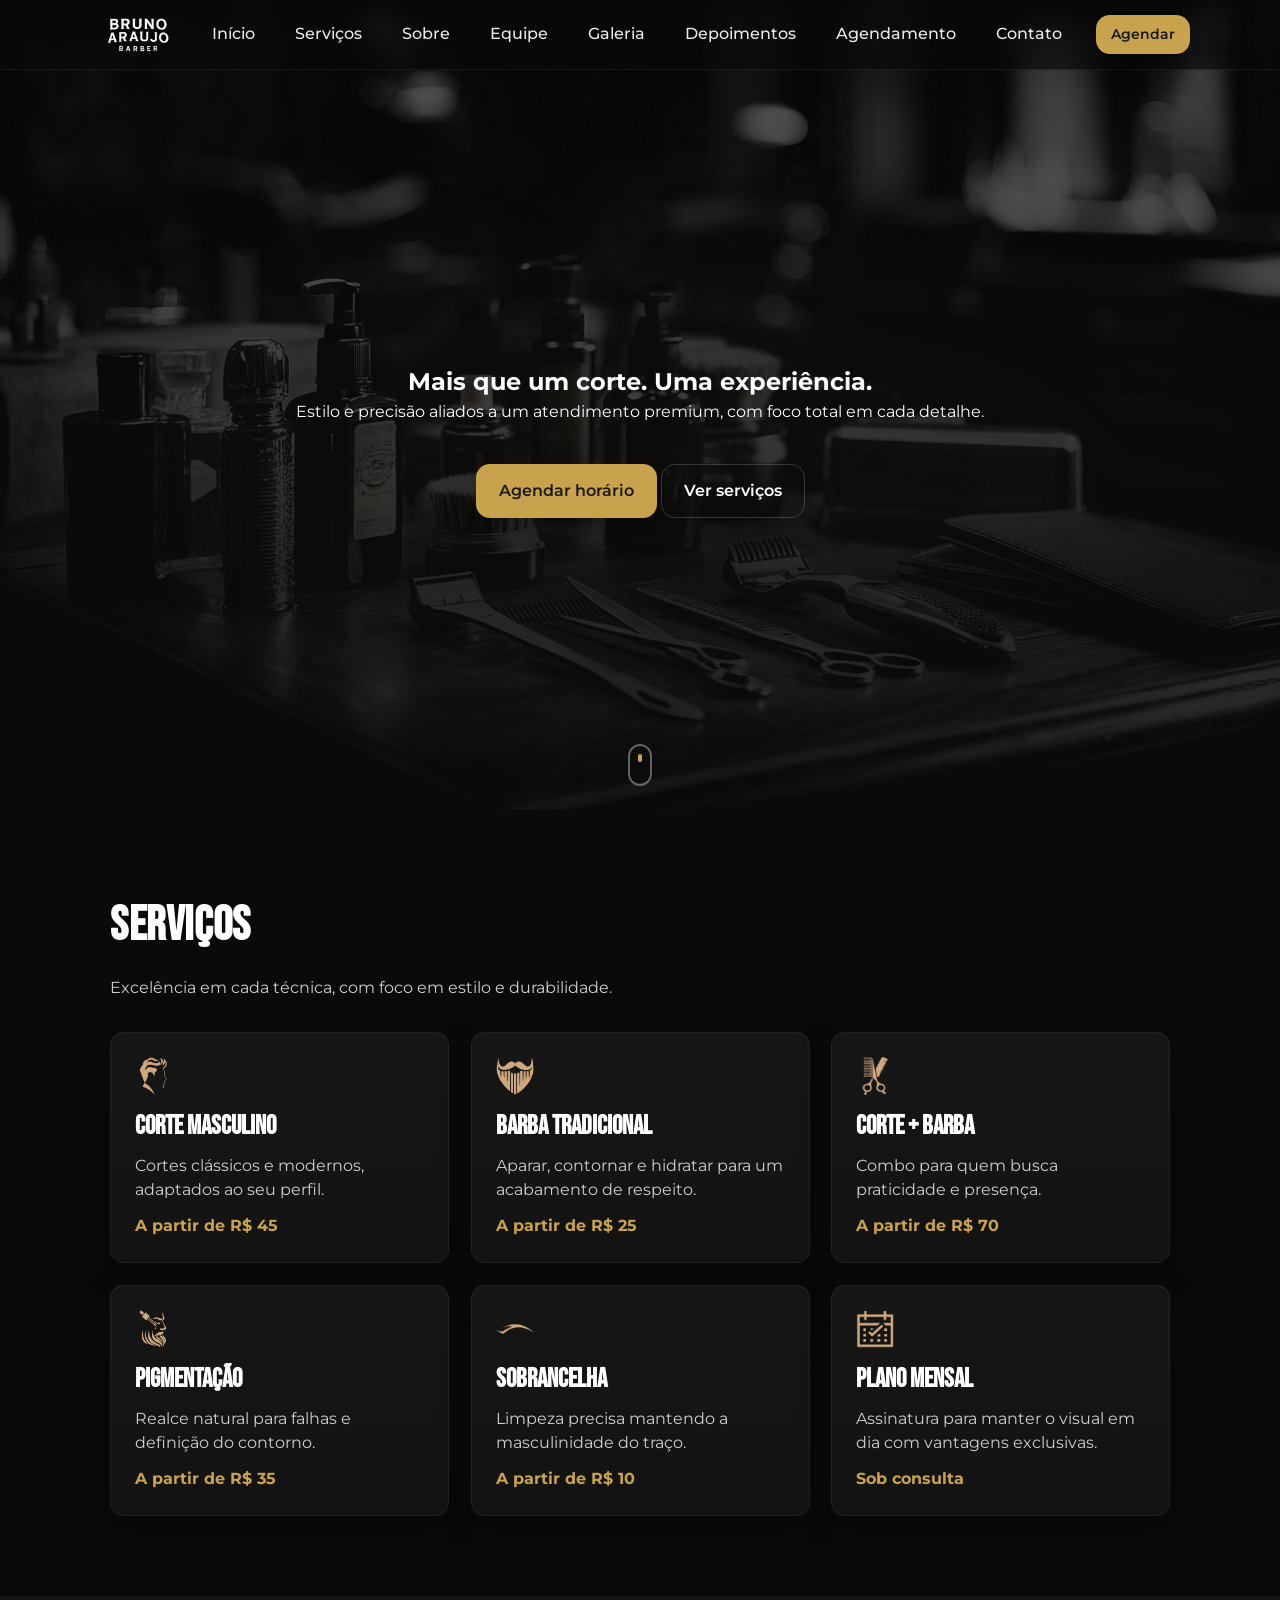
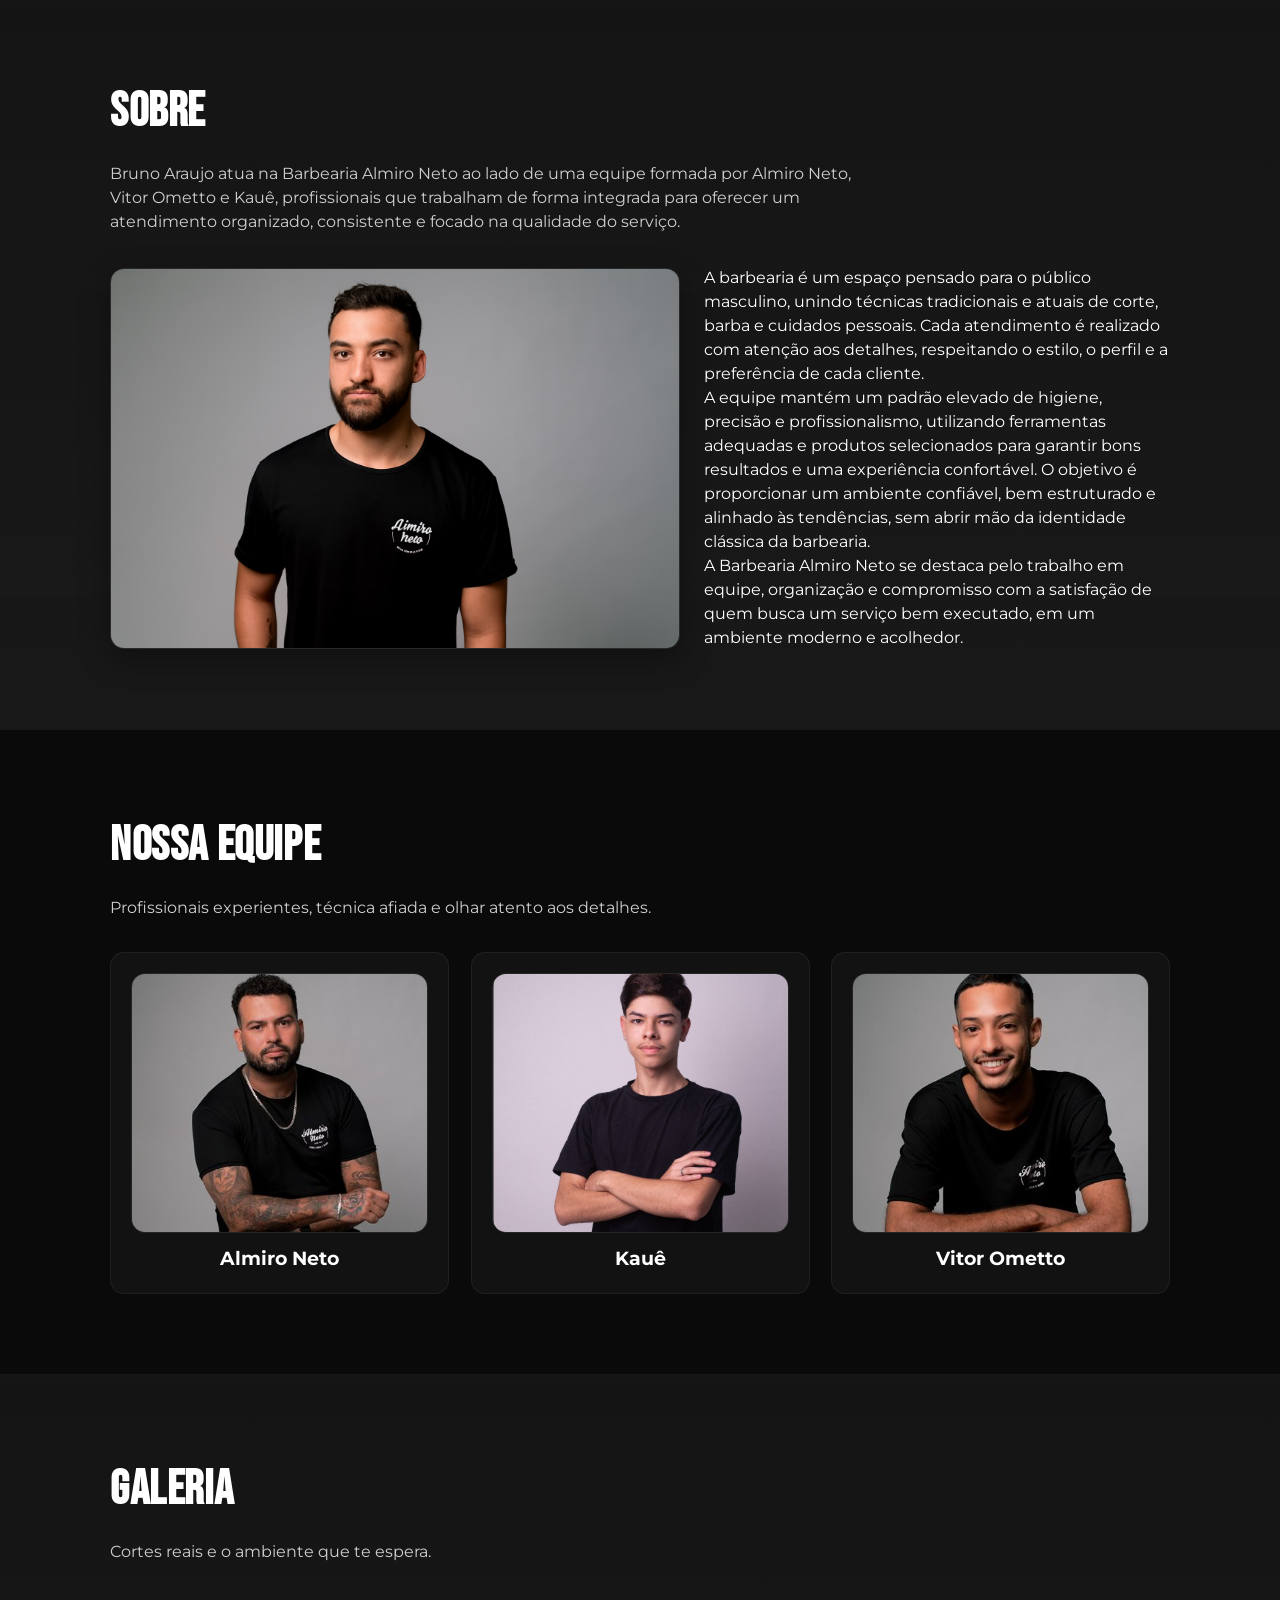
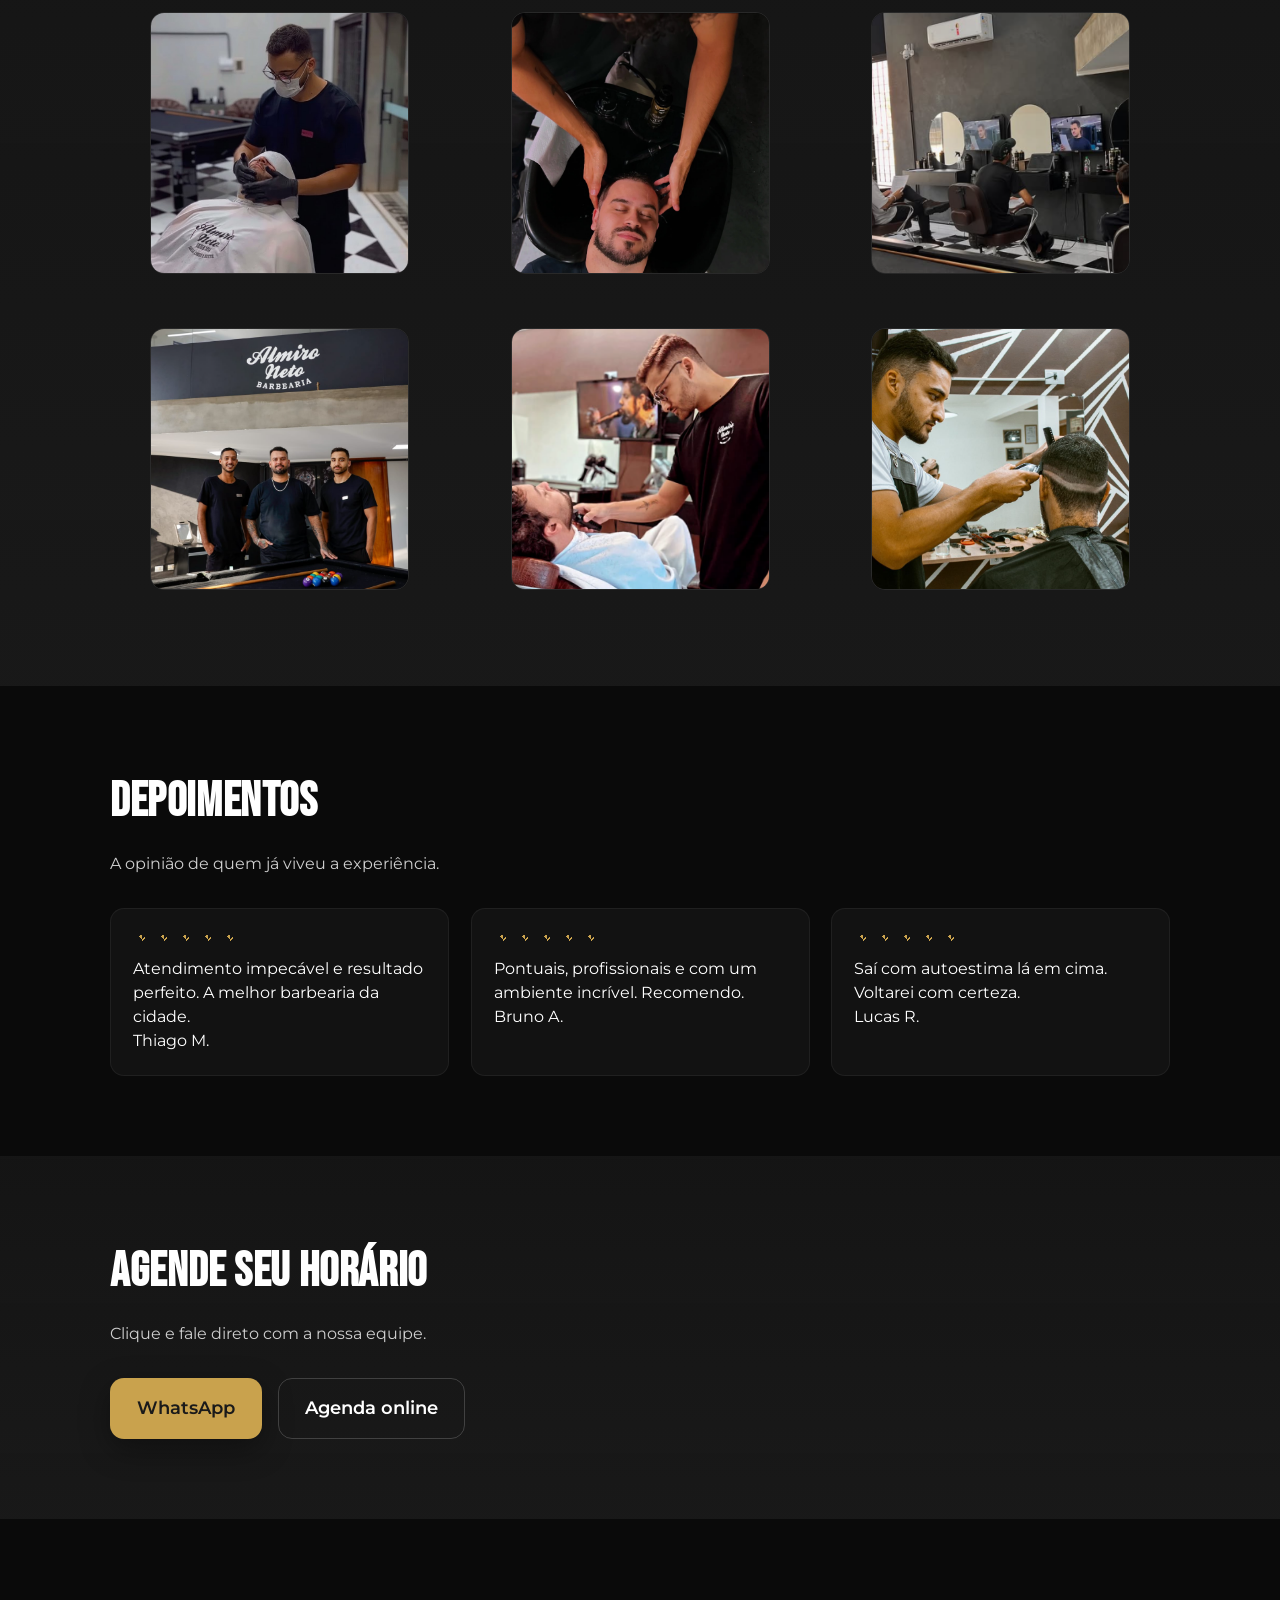
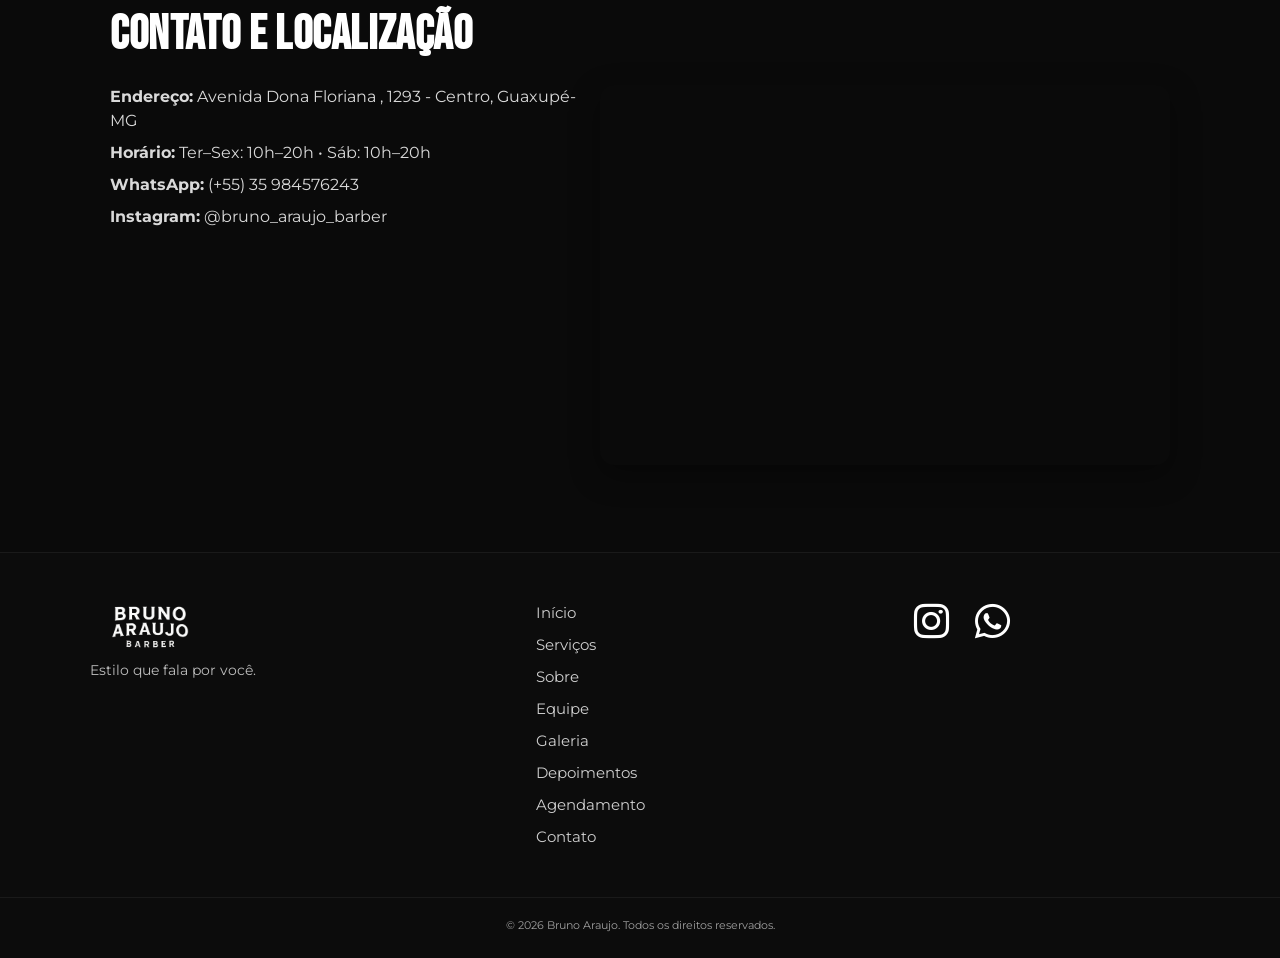
==== index.html @ 86620d0d "first commit" ====
<!DOCTYPE html>
<html lang="pt-BR">

<head>
  <!-- SEO básico -->
  <meta charset="utf-8" />
  <meta name="viewport" content="width=device-width, initial-scale=1" />
  <title>Barbearia Prime | Mais que um corte. Uma experiência.</title>
  <meta name="description"
    content="Barbearia masculina premium com foco em experiência, estilo e profissionalismo. Agende seu horário pelo WhatsApp e viva o corte perfeito." />
  <link rel="canonical" href="https://www.seudominio.com/" />
  <link rel="stylesheet" href="https://cdnjs.cloudflare.com/ajax/libs/font-awesome/6.5.1/css/all.min.css">
  <meta property="og:title" content="Bruno Araujo" />
  <meta property="og:description" content="Mais que um corte. Uma experiência." />
  <meta property="og:type" content="website" />
  <meta property="og:url" content="https://www.seudominio.com/" />
  <meta property="og:image" content="assets/img/logo.jpeg" />

  <!-- Favicons -->
  <link rel="icon" href="./assets/img/logo.jpeg" type="image/png" />

  <!-- Fonts (Bebas Neue + Montserrat) -->
  <link href="https://fonts.googleapis.com/css2?family=Bebas+Neue&family=Montserrat:wght@400;500;600;700&display=swap"
    rel="stylesheet">

  <!-- CSS -->
  <link rel="stylesheet" href="assets/css/reset.css" />
  <link rel="stylesheet" href="assets/css/style.css" />
</head>

<body>
  <!-- Navegação fixa -->
  <header class="header" role="banner">
    <div class="container header__inner">
      <a href="#" class="logo" aria-label="Barbearia Prime">
        <img src="./assets/img/logo.png">
      </a>
      <nav class="nav" role="navigation" aria-label="Navegação principal">
        <button class="nav__toggle" aria-expanded="false" aria-controls="menu">Menu</button>
        <ul id="menu" class="nav__list">
          <li><a href="#hero" class="nav__link">Início</a></li>
          <li><a href="#servicos" class="nav__link">Serviços</a></li>
          <li><a href="#sobre" class="nav__link">Sobre</a></li>
          <li><a href="#equipe" class="nav__link">Equipe</a></li>
          <li><a href="#galeria" class="nav__link">Galeria</a></li>
          <li><a href="#depoimentos" class="nav__link">Depoimentos</a></li>
          <li><a href="#agendamento" class="nav__link">Agendamento</a></li>
          <li><a href="#contato" class="nav__link">Contato</a></li>
        </ul>
      </nav>
      <a href="https://wa.me/5535988888888?text=Quero%20agendar%20um%20hor%C3%A1rio"
        class="btn btn--gold btn--sm header__cta" target="_blank" rel="noopener">Agendar</a>
    </div>
  </header>

  <!-- HERO -->
  <section id="hero" class="hero" aria-label="Hero com chamada principal">
    <div class="hero__bg" role="img" aria-label="Barbeiro em ação"></div>
    <div class="hero__overlay"></div>
    <div class="container hero__content">
      <h1 class="hero__title">Mais que um corte. Uma experiência.</h1>
      <p class="hero__subtitle">Estilo e precisão aliados a um atendimento premium, com foco total em cada detalhe.</p>
      <div class="hero__actions">
        <a href="https://wa.me/5535988888888?text=Quero%20agendar%20um%20hor%C3%A1rio" class="btn btn--gold btn--lg"
          target="_blank" rel="noopener">Agendar horário</a>
        <a href="#servicos" class="btn btn--outline btn--lg">Ver serviços</a>
      </div>
    </div>
    <div class="hero__scroll-indicator" aria-hidden="true">
      <span class="scroll-dot"></span>
    </div>
  </section>

  <main>
    <!-- Serviços -->
    <section id="servicos" class="section section--pad" aria-labelledby="servicos-title">
      <div class="container">
        <h2 id="servicos-title" class="section__title reveal fade-down">Serviços</h2>
        <p class="section__lead reveal fade-up">Excelência em cada técnica, com foco em estilo e durabilidade.</p>

        <div class="grid grid--cards">
          <article class="card reveal fade-up">
            <img src="./assets/img/icons/cabelo.png" alt="" class="card__icon" />
            <h3 class="card__title">Corte Masculino</h3>
            <p class="card__desc">Cortes clássicos e modernos, adaptados ao seu perfil.</p>
            <span class="card__price">A partir de R$ 45</span>
          </article>

          <article class="card reveal fade-up">
            <img src="./assets/img/icons/masculino.PNG" alt="" class="card__icon" />
            <h3 class="card__title">Barba Tradicional</h3>
            <p class="card__desc">Aparar, contornar e hidratar para um acabamento de respeito.</p>
            <span class="card__price">A partir de R$ 25</span>
          </article>

          <article class="card reveal fade-up">
            <img src="./assets/img/icons/corte+barba.png" alt="" class="card__icon" />
            <h3 class="card__title">Corte + Barba</h3>
            <p class="card__desc">Combo para quem busca praticidade e presença.</p>
            <span class="card__price">A partir de R$ 70</span>
          </article>

          <article class="card reveal fade-up">
            <img src="./assets/img/icons/pigment.png" alt="" class="card__icon" />
            <h3 class="card__title">Pigmentação</h3>
            <p class="card__desc">Realce natural para falhas e definição do contorno.</p>
            <span class="card__price">A partir de R$ 35</span>
          </article>

          <article class="card reveal fade-up">
            <img src="./assets/img/icons/sobram.png" alt="" class="card__icon" />
            <h3 class="card__title">Sobrancelha</h3>
            <p class="card__desc">Limpeza precisa mantendo a masculinidade do traço.</p>
            <span class="card__price">A partir de R$ 10</span>
          </article>

          <article class="card reveal fade-up">
            <img src="./assets/img/icons/plano.png" alt="" class="card__icon" />
            <h3 class="card__title">Plano Mensal</h3>
            <p class="card__desc">Assinatura para manter o visual em dia com vantagens exclusivas.</p>
            <span class="card__price">Sob consulta</span>
          </article>
        </div>
      </div>
    </section>

    <!-- Sobre -->
    <section id="sobre" class="section section--pad section--dark" aria-labelledby="sobre-title">
      <div class="container">
        <h2 id="sobre-title" class="section__title reveal fade-down">Sobre</h2>
        <p class="section__lead reveal fade-up">Bruno Araujo atua na Barbearia Almiro Neto ao lado de uma equipe formada
          por Almiro Neto, Vitor Ometto e Kauê, profissionais que trabalham de forma integrada para oferecer um
          atendimento organizado, consistente e focado na qualidade do serviço.</p>
        <div class="about">
          <div class="about__media reveal fade-right">
            <img src="./assets/img/sobre/bruno.png" alt="Ambiente da barbearia" class="about__img" />
          </div>
          <div class="about__text reveal fade-left">
            <p>A barbearia é um espaço pensado para o público masculino, unindo técnicas tradicionais e atuais de corte,
              barba e cuidados pessoais. Cada atendimento é realizado com atenção aos detalhes, respeitando o estilo, o
              perfil e a preferência de cada cliente.</p>
            <p>A equipe mantém um padrão elevado de higiene, precisão e profissionalismo, utilizando ferramentas
              adequadas e produtos selecionados para garantir bons resultados e uma experiência confortável. O objetivo
              é proporcionar um ambiente confiável, bem estruturado e alinhado às tendências, sem abrir mão da
              identidade clássica da barbearia.</p>
            <p>A Barbearia Almiro Neto se destaca pelo trabalho em equipe, organização e compromisso com a satisfação de
              quem busca um serviço bem executado, em um ambiente moderno e acolhedor.</p>

          </div>
        </div>
      </div>
    </section>

    <!-- Equipe -->
    <section id="equipe" class="section section--pad" aria-labelledby="equipe-title">
      <div class="container">
        <h2 id="equipe-title" class="section__title reveal fade-down">Nossa equipe</h2>
        <p class="section__lead reveal fade-up">Profissionais experientes, técnica afiada e olhar atento aos detalhes.
        </p>

        <div class="grid grid--team">
          <article class="team-card reveal fade-up">
            <img src="./assets/img/equipe/almiro.png" alt="Foto do barbeiro João" class="team-card__photo" />
            <h3 class="team-card__name">Almiro Neto</h3>
          </article>

          <article class="team-card reveal fade-up">
            <img src="./assets/img/equipe/kaue.png" alt="Foto do barbeiro Carlos" class="team-card__photo" />
            <h3 class="team-card__name">Kauê</h3>
          </article>

          <article class="team-card reveal fade-up">
            <img src="./assets/img/equipe/Vitor.png" alt="Foto do barbeiro Rafael" class="team-card__photo" />
            <h3 class="team-card__name">Vitor Ometto</h3>
          </article>
        </div>
      </div>
    </section>

    <!-- Galeria -->
    <section id="galeria" class="section section--pad section--dark" aria-labelledby="galeria-title">
      <div class="container">
        <h2 id="galeria-title" class="section__title reveal fade-down">Galeria</h2>
        <p class="section__lead reveal fade-up">Cortes reais e o ambiente que te espera.</p>

        <div class="grid grid--gallery">
          <figure class="gallery__item reveal fade-up">
            <img src="./assets/img/servicos/massagem.jpg" alt="" class="gallery__img" />
          </figure>
          <figure class="gallery__item reveal fade-up">
            <img src="./assets/img/galeria/barbe.PNG" alt="" class="gallery__img" />
          </figure>
          <figure class="gallery__item reveal fade-up">
            <img src="./assets/img/galeria/barbe2.PNG" alt="" class="gallery__img" />
          </figure>
          <figure class="gallery__item reveal fade-up">
            <img src="./assets/img/galeria/barbe3.PNG" alt="" class="gallery__img" />
          </figure>
          <figure class="gallery__item reveal fade-up">
            <img src="./assets/img/galeria/barbe4.PNG" alt="" class="gallery__img" />
          </figure>
          <figure class="gallery__item reveal fade-up">
            <img src="./assets/img/galeria/barbe5.PNG" alt="" class="gallery__img" />
          </figure>
        </div>
      </div>
    </section>

    <!-- Depoimentos -->
    <section id="depoimentos" class="section section--pad" aria-labelledby="depoimentos-title">
      <div class="container">
        <h2 id="depoimentos-title" class="section__title reveal fade-down">Depoimentos</h2>
        <p class="section__lead reveal fade-up">A opinião de quem já viveu a experiência.</p>

        <div class="grid grid--testimonials">
          <article class="testimonial reveal fade-up" aria-label="Depoimento do cliente Thiago">
            <div class="stars" aria-label="5 estrelas">
              <span class="star"></span><span class="star"></span><span class="star"></span><span
                class="star"></span><span class="star"></span>
            </div>
            <p class="testimonial__text">Atendimento impecável e resultado perfeito. A melhor barbearia da cidade.</p>
            <span class="testimonial__author">Thiago M.</span>
          </article>

          <article class="testimonial reveal fade-up">
            <div class="stars" aria-label="5 estrelas">
              <span class="star"></span><span class="star"></span><span class="star"></span><span
                class="star"></span><span class="star"></span>
            </div>
            <p class="testimonial__text">Pontuais, profissionais e com um ambiente incrível. Recomendo.</p>
            <span class="testimonial__author">Bruno A.</span>
          </article>

          <article class="testimonial reveal fade-up">
            <div class="stars" aria-label="5 estrelas">
              <span class="star"></span><span class="star"></span><span class="star"></span><span
                class="star"></span><span class="star"></span>
            </div>
            <p class="testimonial__text">Saí com autoestima lá em cima. Voltarei com certeza.</p>
            <span class="testimonial__author">Lucas R.</span>
          </article>
        </div>
      </div>
    </section>

    <!-- Agendamento -->
    <section id="agendamento" class="section section--pad section--dark" aria-labelledby="agendamento-title">
      <div class="container">
        <h2 id="agendamento-title" class="section__title reveal fade-down">Agende seu horário</h2>
        <p class="section__lead reveal fade-up">Clique e fale direto com a nossa equipe.</p>

        <div class="cta-box reveal fade-up">
          <a href="https://wa.me/55359984576243?text=Ol%C3%A1%2C%20quero%20agendar%20um%20hor%C3%A1rio"
            class="btn btn--gold btn--xl" target="_blank" rel="noopener">WhatsApp</a>
          <a href="https://sites.appbarber.com.br/barbeariaalmiro-oeyk" class="btn btn--outline btn--xl" target="_blank"
            rel="noopener">Agenda online</a>
        </div>
      </div>
    </section>

    <!-- Contato e localização -->
    <section id="contato" class="section section--pad" aria-labelledby="contato-title">
      <div class="container">
        <h2 id="contato-title" class="section__title reveal fade-down">Contato e localização</h2>

        <div class="contact">
          <div class="contact__info reveal fade-right">
            <p><strong>Endereço:</strong> Avenida Dona Floriana , 1293 - Centro, Guaxupé-MG</p>
            <p><strong>Horário:</strong> Ter–Sex: 10h–20h • Sáb: 10h–20h</p>
            <p><strong>WhatsApp:</strong> <a href="https://wa.me/5535984576243" target="_blank" rel="noopener">(+55) 35
                984576243</a></p>
            <p><strong>Instagram:</strong> <a href="https://www.instagram.com/bruno_araujo_barber/" target="_blank"
                rel="noopener">@bruno_araujo_barber</a></p>
          </div>

          <div class="contact__map reveal fade-left" aria-label="Mapa da localização">
            <!-- Substitua o src pelo iframe do seu Google Maps -->
            <iframe title="Mapa - Almiro Neto Barbearia"
              src="https://www.google.com/maps/embed?pb=!1m18!1m12!1m3!1d3717.1053548384957!2d-46.72255142473586!3d-21.30685298041301!2m3!1f0!2f0!3f0!3m2!1i1024!2i768!4f13.1!3m3!1m2!1s0x94b64f7156a8fe47%3A0x309b5b9086b31d7c!2sAlmiro%20Neto%20barbearia!5e0!3m2!1spt-BR!2sbr!4v1765848525773!5m2!1spt-BR!2sbr"
              width="100%" height="380" style="border:0;" allowfullscreen loading="lazy"
              referrerpolicy="no-referrer-when-downgrade">
            </iframe>

          </div>
        </div>
      </div>
    </section>
  </main>

  <!-- Rodapé -->
  <footer class="footer" role="contentinfo">
    <div class="container footer__inner">
      <div class="footer__brand">
        <img src="./assets/img/logo.png">
        <p class="footer__phrase">Estilo que fala por você.</p>
      </div>
      <ul class="footer__links">
        <li><a href="#hero">Início</a></li>
        <li><a href="#servicos">Serviços</a></li>
        <li><a href="#sobre">Sobre</a></li>
        <li><a href="#equipe">Equipe</a></li>
        <li><a href="#galeria">Galeria</a></li>
        <li><a href="#depoimentos">Depoimentos</a></li>
        <li><a href="#agendamento">Agendamento</a></li>
        <li><a href="#contato">Contato</a></li>
      </ul>
      <div class="footer__social">
        <a href="https://instagram.com/suainstagram" target="_blank" rel="noopener" aria-label="Instagram">
          <i class="fa-brands fa-instagram"></i>
        </a>

        <a href="https://wa.me/5535988888888" target="_blank" rel="noopener" aria-label="WhatsApp">
          <i class="fa-brands fa-whatsapp"></i>
        </a>
      </div>

    </div>
    <div class="footer__copy">
      <small>© <span id="year"></span> Bruno Araujo. Todos os direitos reservados.</small>
    </div>
  </footer>

  <!-- JS -->
  <script src="assets/js/script.js" defer></script>
</body>

</html>
---- assets/css/style.css ----
/* Paleta
   Preto profundo: #0A0A0A
   Cinza escuro:  #1A1A1A
   Cinza médio:   #2A2A2A
   Dourado:       #C9A24D
   Branco:        #FFFFFF
*/

:root {
  --black: #0a0a0a;
  --gray-900: #1a1a1a;
  --gray-700: #2a2a2a;
  --gold: #c9a24d;
  --white: #ffffff;

  --radius: 14px;
  --radius-sm: 10px;

  --container: 1100px;
  --gutter: 20px;

  --shadow-soft: 0 10px 30px rgba(0, 0, 0, 0.35);
  --shadow-hover: 0 15px 40px rgba(0, 0, 0, 0.45);
}

body {
  font-family: "Montserrat", system-ui, -apple-system, Segoe UI, Roboto, Arial,
    sans-serif;
  color: var(--white);
  background: var(--black);
}

/* Utilitários */
.container {
  width: 100%;
  max-width: var(--container);
  margin: 0 auto;
  padding: 0 var(--gutter);
}
.section {
  position: relative;
}
.section--pad {
  padding: 80px 0;
}
.section--dark {
  background: linear-gradient(
    180deg,
    rgba(26, 26, 26, 0.7),
    rgba(26, 26, 26, 0.95)
  );
}
.section__title {
  font-family: "Bebas Neue", sans-serif;
  font-size: clamp(32px, 4vw, 48px);
  letter-spacing: 0.6px;
  margin-bottom: 14px;
}
.section__lead {
  color: #cfcfcf;
  max-width: 760px;
  margin-bottom: 32px;
}

/* Header fixo com animação de blur ao scroll */
.header {
  position: fixed;
  top: 0;
  left: 0;
  right: 0;
  z-index: 1000;
  background: rgba(10, 10, 10, 0.65);
  backdrop-filter: blur(6px);
  border-bottom: 1px solid rgba(255, 255, 255, 0.06);
  transition: background 0.25s ease, backdrop-filter 0.25s ease;
}
.header.is-sticky {
  background: rgba(10, 10, 10, 0.85);
  backdrop-filter: blur(10px);
}
.header__inner {
  display: flex;
  align-items: center;
  gap: 16px;
  padding: 14px 0;
}
.logo__text {
  font-family: "Bebas Neue", sans-serif;
  font-size: 28px;
  letter-spacing: 1px;
  color: var(--white);
}
.nav {
  margin-left: auto;
}
.nav__toggle {
  display: none;
  background: var(--gray-700);
  color: var(--white);
  border: 0;
  padding: 10px 12px;
  border-radius: var(--radius-sm);
}
.nav__list {
  display: flex;
  align-items: center;
  gap: 20px;
}
.nav__link {
  color: #eaeaea;
  font-weight: 500;
  padding: 8px 10px;
  border-radius: 8px;
  transition: color 0.2s ease, background 0.2s ease;
}
.nav__link:hover,
.nav__link:focus {
  color: var(--white);
  background: rgba(255, 255, 255, 0.06);
}
.header__cta {
  margin-left: 8px;
}

/* Botões com microinterações */
.btn {
  display: inline-flex;
  align-items: center;
  justify-content: center;
  gap: 10px;
  border-radius: var(--radius);
  font-weight: 600;
  transition: transform 0.25s ease, box-shadow 0.25s ease, background 0.25s ease,
    border-color 0.25s ease;
  border: 1px solid transparent;
  will-change: transform;
}
.btn--sm {
  padding: 8px 14px;
  font-size: 14px;
}
.btn--lg {
  padding: 14px 22px;
  font-size: 16px;
}
.btn--xl {
  padding: 16px 26px;
  font-size: 18px;
}
.btn--gold {
  background: var(--gold);
  color: #1a1a1a;
  box-shadow: var(--shadow-soft);
}
.btn--gold:hover {
  transform: translateY(-3px) scale(1.02);
  box-shadow: 0 14px 34px rgba(201, 162, 77, 0.35);
}
.btn--outline {
  background: transparent;
  color: var(--white);
  border-color: rgba(255, 255, 255, 0.18);
}
.btn--outline:hover {
  background: rgba(255, 255, 255, 0.06);
  transform: translateY(-2px);
}
/* HERO com animações */
.hero {
  background-image: url(../img/hero/hero.jpeg);
  background-repeat: no-repeat;
  background-size: cover;
  background-position: center;
  position: relative;
  min-height: 90vh;
  display: grid;
  place-items: center;
  padding-top: 72px; /* compensar header fixo */
  overflow: hidden;
}

.hero__bg {
  position: absolute;
  inset: 0;
  background: url("../img/hero/hero-cover.jpg") center/cover no-repeat;
  filter: saturate(1.05) contrast(1.02);
  transform: scale(1.06);
  will-change: transform;
  animation: heroParallax 14s ease-in-out infinite alternate;
}

@keyframes heroParallax {
  0% {
    transform: scale(1.06) translateY(0);
  }
  100% {
    transform: scale(1.1) translateY(-10px);
  }
}

.hero__overlay {
  position: absolute;
  inset: 0;
  background: linear-gradient(
      180deg,
      rgba(10, 10, 10, 0.6) 0%,
      rgba(10, 10, 10, 0.88) 70%
    ),
    radial-gradient(
      70% 40% at 50% 60%,
      rgba(201, 162, 77, 0.14) 0%,
      rgba(10, 10, 10, 0) 100%
    );
}
.hero__content {
  position: relative;
  text-align: center;
  max-width: 900px;
}
.hero__title,
.hero__subtitle {
  opacity: 0;
  transform: translateY(20px);
  animation: fadeUp 1s ease forwards;
}
.hero__actions {
  padding-top: 40px;
  opacity: 0;
  transform: translateY(20px);
  animation: fadeUp 1s ease forwards;
}

.hero__title {
  animation-delay: 0.2s;
}
.hero__subtitle {
  animation-delay: 0.5s;
}
.hero__actions {
  animation-delay: 0.8s;
}

@keyframes fadeUp {
  to {
    opacity: 1;
    transform: translateY(0);
  }
}

/* Indicador de scroll */
.hero__scroll-indicator {
  position: absolute;
  bottom: 24px;
  left: 50%;
  transform: translateX(-50%);
  width: 24px;
  height: 42px;
  border: 2px solid rgba(255, 255, 255, 0.35);
  border-radius: 16px;
}

.scroll-dot {
  display: block;
  width: 4px;
  height: 8px;
  background: var(--gold);
  border-radius: 4px;
  margin: 8px auto 0;
  animation: scrollDot 1.4s ease-in-out infinite;
}

@keyframes scrollDot {
  0% {
    transform: translateY(0);
    opacity: 1;
  }
  100% {
    transform: translateY(16px);
    opacity: 0.4;
  }
}

/* Grids */
.grid {
  display: grid;
  gap: 22px;
}

.grid--cards {
  grid-template-columns: repeat(3, 1fr);
}

/* Cards de serviços */
.card {
  background: linear-gradient(180deg, #161616, #131313);
  border: 1px solid rgba(255, 255, 255, 0.06);
  border-radius: var(--radius);
  padding: 24px;
  box-shadow: var(--shadow-soft);
  transition: transform 0.25s ease, box-shadow 0.25s ease,
    border-color 0.25s ease, outline-color 0.25s ease;
  outline: 0;
}

.card:hover {
  transform: translateY(-3px);
  box-shadow: var(--shadow-hover);
  border-color: rgba(201, 162, 77, 0.4);
}

.card__icon {
  width: 38px;
  height: 38px;
  margin-bottom: 12px;
  filter: brightness(0) saturate(100%) invert(76%) sepia(19%) saturate(644%)
    hue-rotate(350deg) brightness(89%) contrast(86%);
}

.card__title {
  font-family: "Bebas Neue", sans-serif;
  font-size: 26px;
  margin-bottom: 8px;
}

.card__desc {
  color: #cfcfcf;
  margin-bottom: 12px;
}
.card__price {
  display: inline-block;
  color: var(--gold);
  font-weight: 700;
}

/* Sobre */
.about {
  display: grid;
  grid-template-columns: 1.1fr 0.9fr;
  gap: 24px;
  align-items: center;
}

.about__img {
  width: 100%;
  border-radius: var(--radius);
  border: 1px solid rgba(255, 255, 255, 0.08);
  box-shadow: var(--shadow-soft);
  transform: scale(1);
  transition: transform 0.35s ease;
}

.about__media:hover .about__img {
  transform: scale(1.02);
}

/* Equipe */
.grid--team {
  grid-template-columns: repeat(3, 1fr);
}

.team-card {
  background: #121212;
  border: 1px solid rgba(255, 255, 255, 0.06);
  border-radius: var(--radius);
  padding: 20px;
  text-align: center;
  transition: transform 0.25s ease, box-shadow 0.25s ease;
}

.team-card:hover {
  transform: translateY(-2px);
  box-shadow: var(--shadow-hover);
}

.team-card__photo {
  width: 100%;
  height: 260px;
  object-fit: cover;
  border-radius: var(--radius);
  margin-bottom: 12px;
  border: 1px solid rgba(255, 255, 255, 0.08);
}

/* Galeria com zoom + fade */
.grid--gallery {
  grid-template-columns: repeat(3, 1fr);
}

.gallery__item {
  overflow: hidden;
  border-radius: var(--radius);
  border: 1px solid rgba(255, 255, 255, 0.08);
}

.gallery__img {
  width: 100%;
  height: 260px;
  object-fit: cover;
  opacity: 0;
  transform: scale(1.05);
  transition: opacity 0.6s ease, transform 0.6s ease;
}

.gallery__item.is-visible .gallery__img {
  opacity: 1;
  transform: scale(1);
}

.gallery__item:hover .gallery__img {
  transform: scale(1.06);
}

/* Depoimentos */
.grid--testimonials {
  grid-template-columns: repeat(3, 1fr);
}

.testimonial {
  background: #121212;
  border: 1px solid rgba(255, 255, 255, 0.06);
  border-radius: var(--radius);
  padding: 22px;
  transition: transform 0.25s ease, box-shadow 0.25s ease;
}

.testimonial:hover {
  transform: translateY(-2px);
  box-shadow: var(--shadow-hover);
}

.stars {
  display: inline-flex;
  gap: 4px;
  margin-bottom: 8px;
}

.star {
  width: 18px;
  height: 18px;
  background: conic-gradient(
    from 0deg,
    transparent 0 36deg,
    var(--gold) 0 72deg,
    transparent 0 108deg,
    var(--gold) 0 144deg,
    transparent 0 180deg,
    var(--gold) 0 216deg,
    transparent 0 252deg,
    var(--gold) 0 288deg,
    transparent 0 324deg,
    var(--gold) 0 360deg
  );
  -webkit-mask: radial-gradient(circle at 50% 37%, black 20%, transparent 21%)
      center/100% 100%,
    polygon(
      50% 0%,
      61% 35%,
      98% 35%,
      68% 57%,
      79% 91%,
      50% 70%,
      21% 91%,
      32% 57%,
      2% 35%,
      39% 35%
    );
  mask: radial-gradient(circle at 50% 37%, black 20%, transparent 21%)
    center/100% 100%;
  border-radius: 50%;
}

/* Agendamento */
.cta-box {
  display: flex;
  gap: 16px;
  flex-wrap: wrap;
}

/* Contato */
.contact {
  display: grid;
  grid-template-columns: 0.9fr 1.1fr;
  gap: 24px;
}

.contact__info p {
  margin-bottom: 8px;
  color: #d9d9d9;
}

.contact__map iframe {
  border-radius: var(--radius);
  box-shadow: var(--shadow-soft);
}

/* Rodapé */
.footer {
  background: #0c0c0c;
  border-top: 1px solid rgba(255, 255, 255, 0.06);
  color: #cfcfcf;
}

/* GRID PRINCIPAL */
.footer__inner {
  display: grid;
  grid-template-columns: 1.2fr 1fr 0.8fr;
  gap: 32px;
  padding: 48px 0;
  align-items: start;
}

/* BRAND */
.footer__brand img {
  width: 120px; /* LOGO MENOR */
  height: auto;
}

.footer__phrase {
  margin-top: 8px;
  font-size: 0.9rem;
  color: #bdbdbd;
}

/* LINKS */
.footer__links {
  list-style: none;
  display: grid;
  gap: 8px;
  padding: 0;
  margin: 0;
}

.footer__links a {
  text-decoration: none;
  color: #cfcfcf;
  font-size: 0.95rem;
  transition: color 0.3s ease;
}

.footer__links a:hover {
  color: var(--white);
}

/* SOCIAL */
.footer__social {
  display: flex;
  gap: 16px;
  align-items: center;
  justify-content: flex-start;
}

.footer__social a {
  display: inline-flex;
  transition: transform 0.3s ease, opacity 0.3s ease;
}

.footer__social a:hover {
  transform: translateY(-2px);
  opacity: 0.85;
}

.footer__social img {
  width: 28px;
  height: 28px;
  filter: invert(84%) sepia(10%) saturate(585%) hue-rotate(346deg)
    brightness(89%) contrast(88%);
}

/* COPYRIGHT */
.footer__copy {
  text-align: center;
  padding: 16px 0 24px;
  font-size: 0.85rem;
  color: #9f9f9f;
  border-top: 1px solid rgba(255, 255, 255, 0.06);
}

/* ===================== */
/* RESPONSIVO (MOBILE) */
/* ===================== */
@media (max-width: 768px) {
  .footer__inner {
    grid-template-columns: 1fr;
    text-align: center;
  }

  .footer__brand img {
    margin: 0 auto;
  }

  .footer__social {
    justify-content: center;
    margin-top: 12px;
  }
}

/* Reveal genérico com variações */
.reveal {
  opacity: 0;
  transform: translateY(16px);
  transition: opacity 0.75s ease, transform 0.75s ease;
  will-change: opacity, transform;
}

.reveal.is-visible {
  opacity: 1;
  transform: translateY(0);
}

.reveal.fade-up {
  transform: translateY(22px);
}
.reveal.fade-down {
  transform: translateY(-22px);
}
.reveal.fade-left {
  transform: translateX(-22px);
}
.reveal.fade-right {
  transform: translateX(22px);
}

.reveal.is-visible.fade-up,
.reveal.is-visible.fade-down,
.reveal.is-visible.fade-left,
.reveal.is-visible.fade-right {
  transform: translate(0);
}

/* Responsividade */
@media (max-width: 1024px) {
  .grid--cards,
  .grid--team,
  .grid--gallery,
  .grid--testimonials {
    grid-template-columns: repeat(2, 1fr);
  }

  .about,
  .contact,
  .footer__inner {
    grid-template-columns: 1fr;
  }
}

@media (max-width: 768px) {
  .nav__toggle {
    display: inline-flex;
  }
  .nav__list {
    position: absolute;
    right: var(--gutter);
    top: 58px;
    background: rgba(10, 10, 10, 0.95);
    border: 1px solid rgba(255, 255, 255, 0.06);
    border-radius: var(--radius);
    padding: 12px;
    display: none;
    flex-direction: column;
    gap: 8px;
    box-shadow: var(--shadow-soft);
  }
  .nav__list.is-open {
    display: flex;
  }
  .header__cta {
    display: none;
  }

  .grid--cards,
  .grid--team,
  .grid--gallery,
  .grid--testimonials {
    grid-template-columns: 1fr;
  }
}

.social-link {
  display: inline-flex;
  justify-content: flex-start;
  align-items: center;
}

.footer__social a {
  color: #fff; /* cor do ícone */
  font-size: 40px; /* tamanho */
  margin-right: 10px;
  transition: 0.3s;
}

.footer__social a:hover {
  color: var(--gold); /* exemplo */
}
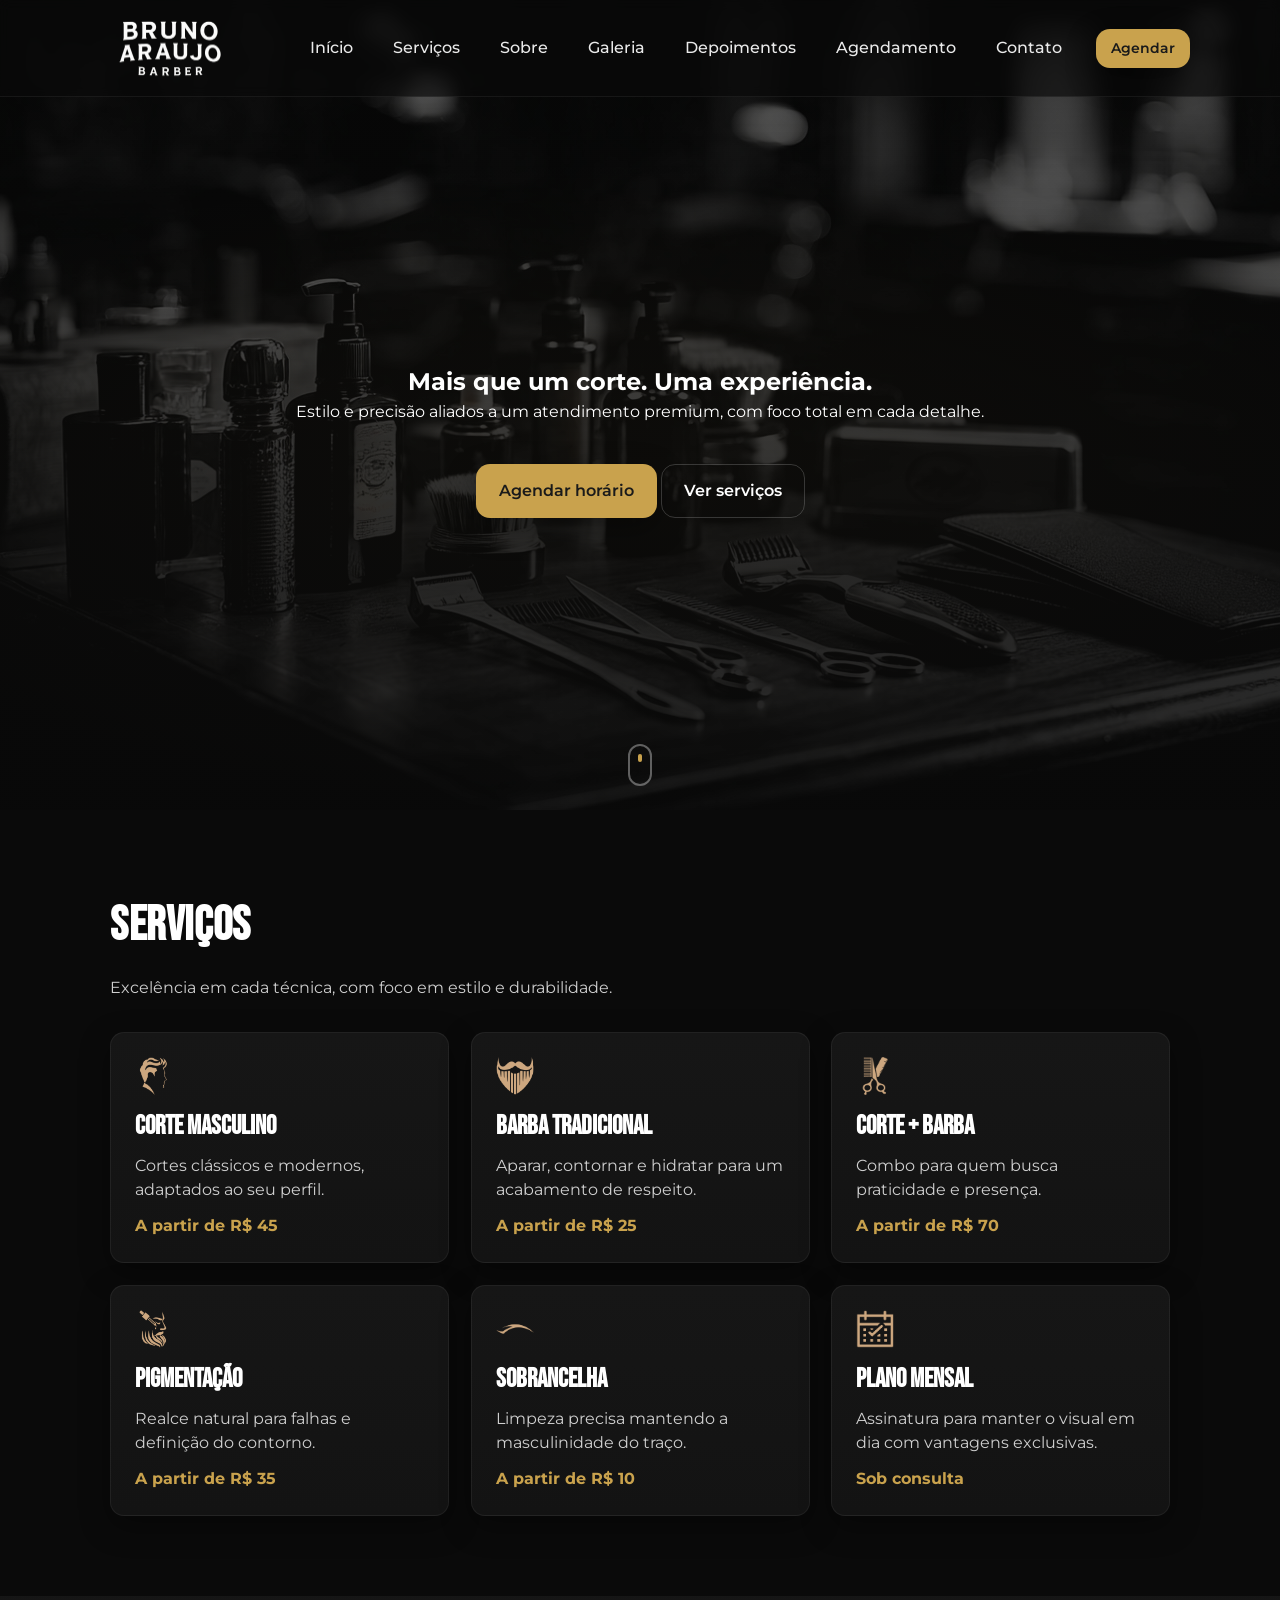
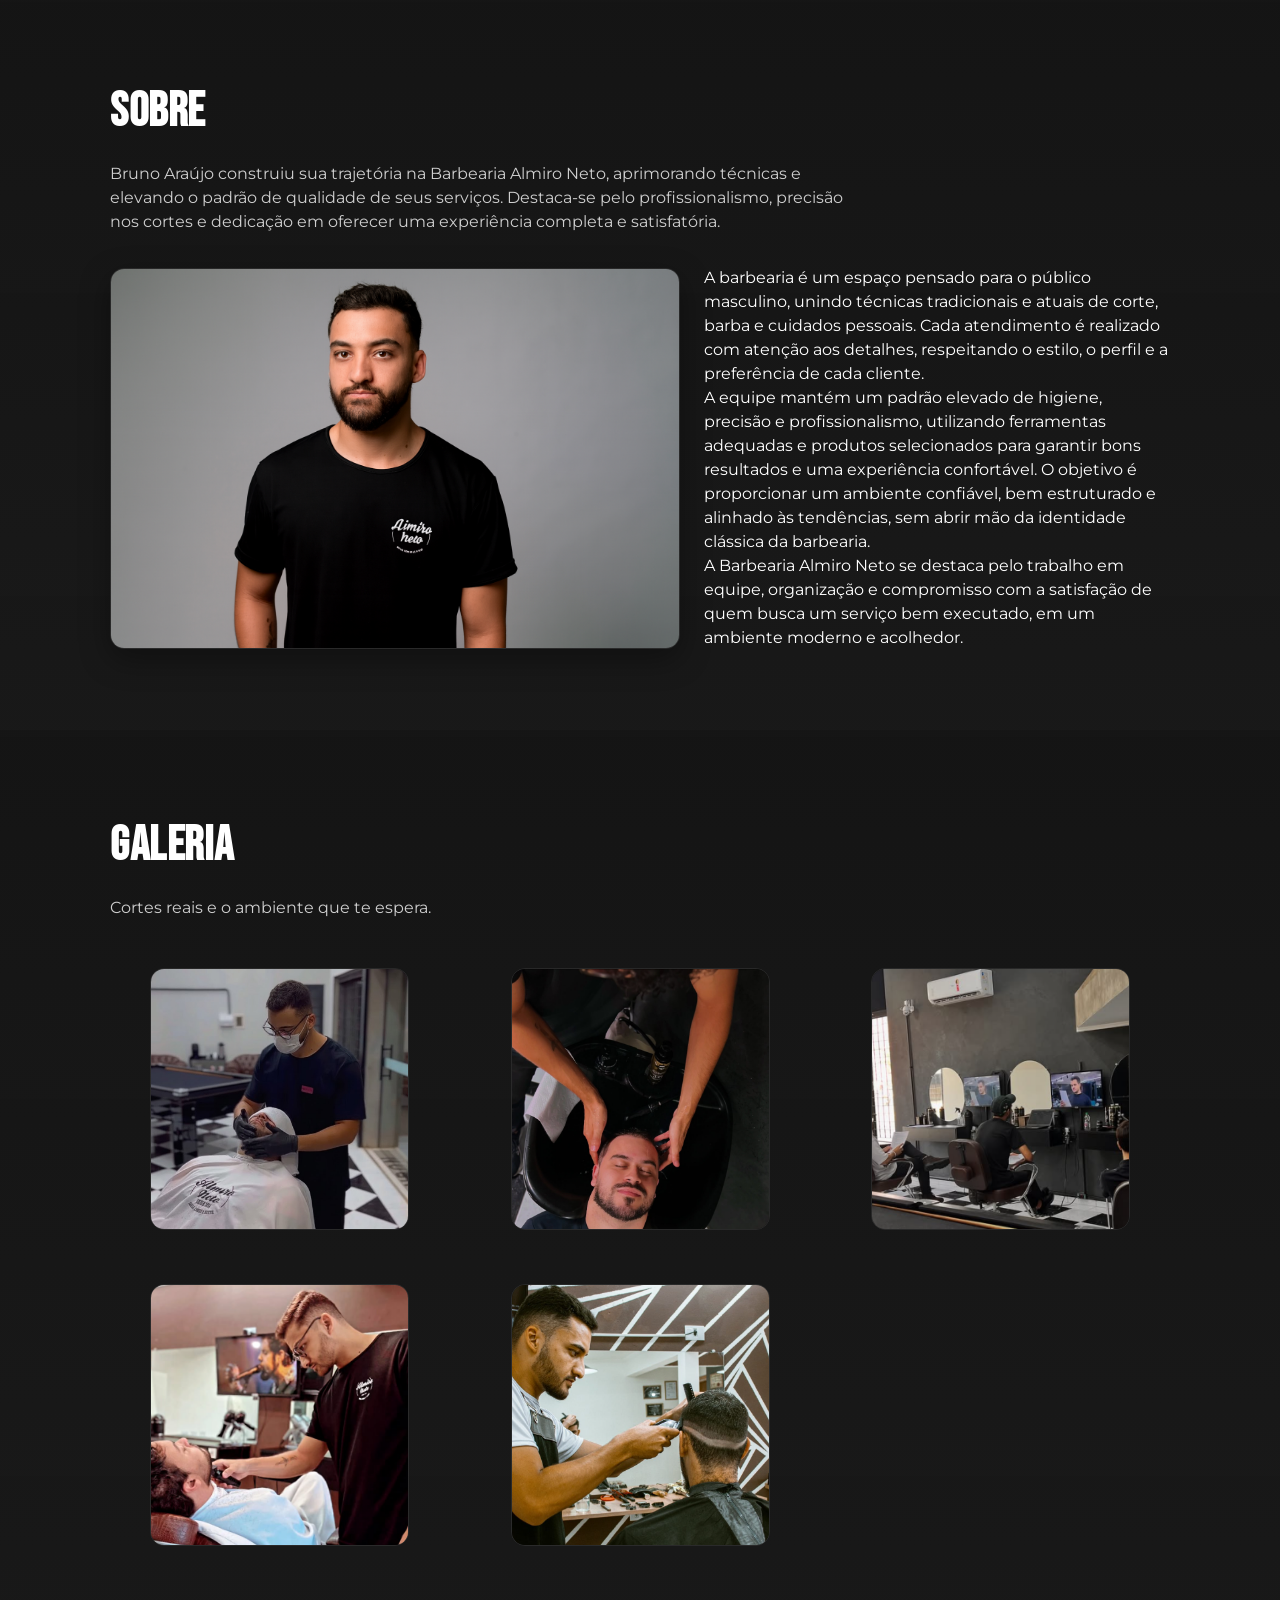
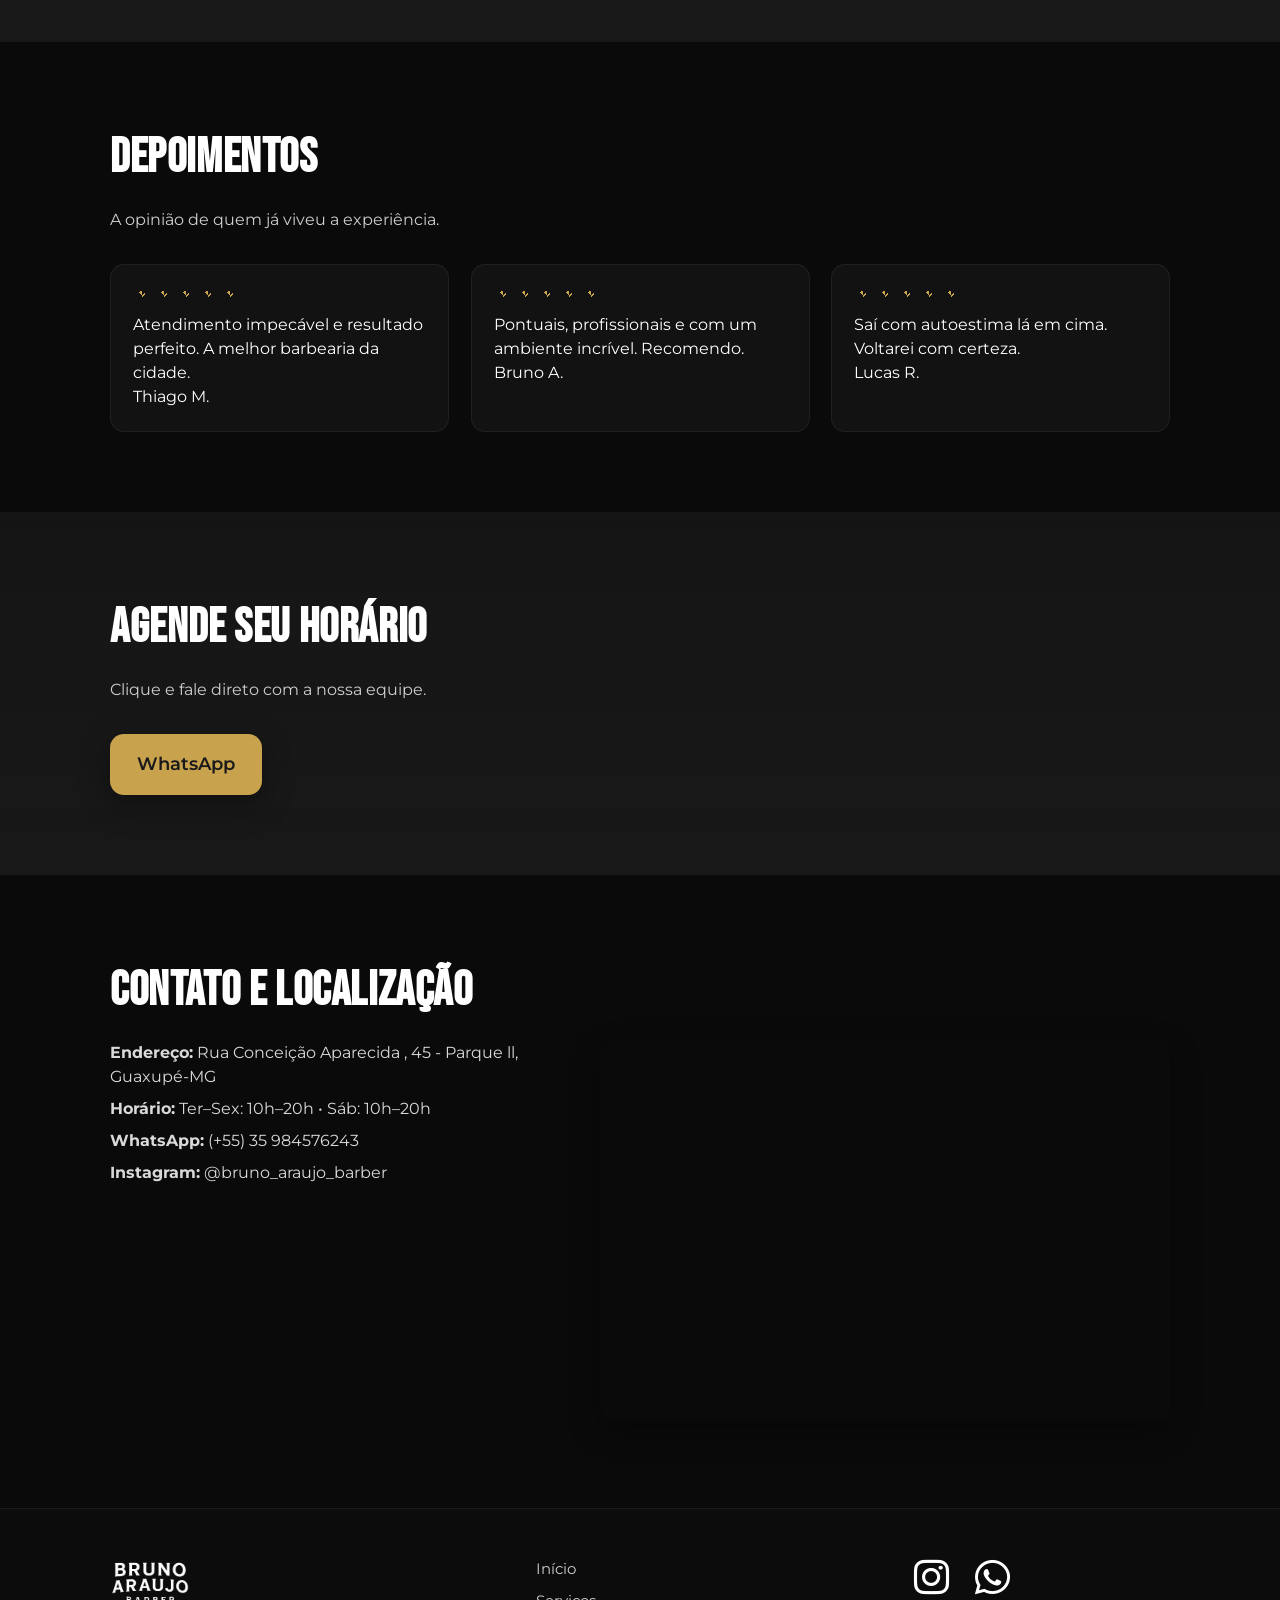
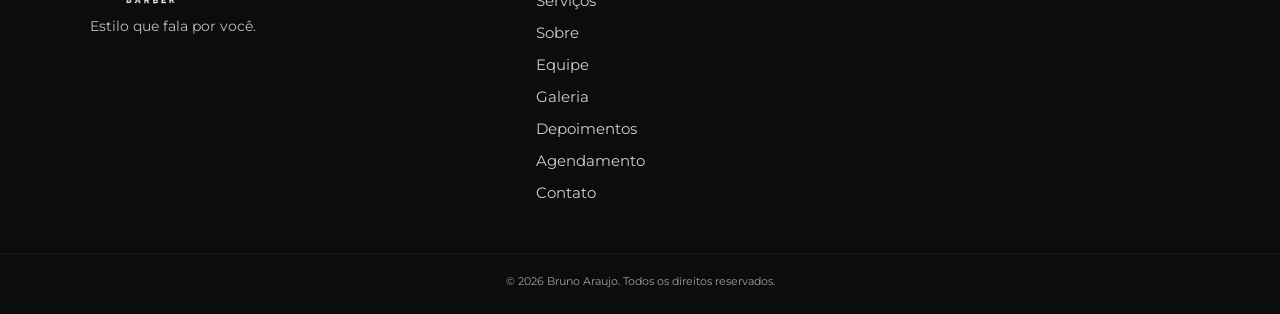
==== commit 1cb10ea9: "Atualização" ====
--- a/index.html
+++ b/index.html
@@ -5,16 +5,16 @@
   <!-- SEO básico -->
   <meta charset="utf-8" />
   <meta name="viewport" content="width=device-width, initial-scale=1" />
-  <title>Barbearia Prime | Mais que um corte. Uma experiência.</title>
+  <title>Bruno Araujo | Mais que um corte. Uma experiência.</title>
   <meta name="description"
     content="Barbearia masculina premium com foco em experiência, estilo e profissionalismo. Agende seu horário pelo WhatsApp e viva o corte perfeito." />
-  <link rel="canonical" href="https://www.seudominio.com/" />
+  <link rel="canonical" href="https://brunobarber.netlify.app/" />
   <link rel="stylesheet" href="https://cdnjs.cloudflare.com/ajax/libs/font-awesome/6.5.1/css/all.min.css">
-  <meta property="og:title" content="Bruno Araujo" />
-  <meta property="og:description" content="Mais que um corte. Uma experiência." />
+  <meta property="og:title" content="Bruno Araujo | Mais que um corte. Uma experiência." />
+  <meta property="og:description" content="Estilo e precisão aliados a um atendimento premium, com foco total em cada detalhe." />
   <meta property="og:type" content="website" />
-  <meta property="og:url" content="https://www.seudominio.com/" />
-  <meta property="og:image" content="assets/img/logo.jpeg" />
+  <meta property="og:url" content="https://brunobarber.netlify.app/" />
+  <meta property="og:image" content="https://brunobarber.netlify.app/assets/img/logo.jpeg" />
 
   <!-- Favicons -->
   <link rel="icon" href="./assets/img/logo.jpeg" type="image/png" />
@@ -33,7 +33,7 @@
   <header class="header" role="banner">
     <div class="container header__inner">
       <a href="#" class="logo" aria-label="Barbearia Prime">
-        <img src="./assets/img/logo.png">
+        <img src="./assets/img/logo.png" alt="Barbearia Prime">
       </a>
       <nav class="nav" role="navigation" aria-label="Navegação principal">
         <button class="nav__toggle" aria-expanded="false" aria-controls="menu">Menu</button>
@@ -41,14 +41,13 @@
           <li><a href="#hero" class="nav__link">Início</a></li>
           <li><a href="#servicos" class="nav__link">Serviços</a></li>
           <li><a href="#sobre" class="nav__link">Sobre</a></li>
-          <li><a href="#equipe" class="nav__link">Equipe</a></li>
           <li><a href="#galeria" class="nav__link">Galeria</a></li>
           <li><a href="#depoimentos" class="nav__link">Depoimentos</a></li>
           <li><a href="#agendamento" class="nav__link">Agendamento</a></li>
           <li><a href="#contato" class="nav__link">Contato</a></li>
         </ul>
       </nav>
-      <a href="https://wa.me/5535988888888?text=Quero%20agendar%20um%20hor%C3%A1rio"
+      <a href="https://wa.me/553584576243?text=Quero%20agendar%20um%20hor%C3%A1rio"
         class="btn btn--gold btn--sm header__cta" target="_blank" rel="noopener">Agendar</a>
     </div>
   </header>
@@ -61,7 +60,7 @@
       <h1 class="hero__title">Mais que um corte. Uma experiência.</h1>
       <p class="hero__subtitle">Estilo e precisão aliados a um atendimento premium, com foco total em cada detalhe.</p>
       <div class="hero__actions">
-        <a href="https://wa.me/5535988888888?text=Quero%20agendar%20um%20hor%C3%A1rio" class="btn btn--gold btn--lg"
+        <a href="https://wa.me/553584576243?text=Quero%20agendar%20um%20hor%C3%A1rio" class="btn btn--gold btn--lg"
           target="_blank" rel="noopener">Agendar horário</a>
         <a href="#servicos" class="btn btn--outline btn--lg">Ver serviços</a>
       </div>
@@ -128,9 +127,7 @@
     <section id="sobre" class="section section--pad section--dark" aria-labelledby="sobre-title">
       <div class="container">
         <h2 id="sobre-title" class="section__title reveal fade-down">Sobre</h2>
-        <p class="section__lead reveal fade-up">Bruno Araujo atua na Barbearia Almiro Neto ao lado de uma equipe formada
-          por Almiro Neto, Vitor Ometto e Kauê, profissionais que trabalham de forma integrada para oferecer um
-          atendimento organizado, consistente e focado na qualidade do serviço.</p>
+        <p class="section__lead reveal fade-up">Bruno Araújo construiu sua trajetória na Barbearia Almiro Neto, aprimorando técnicas e elevando o padrão de qualidade de seus serviços. Destaca-se pelo profissionalismo, precisão nos cortes e dedicação em oferecer uma experiência completa e satisfatória.</p>
         <div class="about">
           <div class="about__media reveal fade-right">
             <img src="./assets/img/sobre/bruno.png" alt="Ambiente da barbearia" class="about__img" />
@@ -151,7 +148,7 @@
       </div>
     </section>
 
-    <!-- Equipe -->
+    <!-- Equipe
     <section id="equipe" class="section section--pad" aria-labelledby="equipe-title">
       <div class="container">
         <h2 id="equipe-title" class="section__title reveal fade-down">Nossa equipe</h2>
@@ -175,7 +172,7 @@
           </article>
         </div>
       </div>
-    </section>
+    </section> -->
 
     <!-- Galeria -->
     <section id="galeria" class="section section--pad section--dark" aria-labelledby="galeria-title">
@@ -193,9 +190,11 @@
           <figure class="gallery__item reveal fade-up">
             <img src="./assets/img/galeria/barbe2.PNG" alt="" class="gallery__img" />
           </figure>
+          <!--
           <figure class="gallery__item reveal fade-up">
             <img src="./assets/img/galeria/barbe3.PNG" alt="" class="gallery__img" />
           </figure>
+          -->
           <figure class="gallery__item reveal fade-up">
             <img src="./assets/img/galeria/barbe4.PNG" alt="" class="gallery__img" />
           </figure>
@@ -250,10 +249,11 @@
         <p class="section__lead reveal fade-up">Clique e fale direto com a nossa equipe.</p>
 
         <div class="cta-box reveal fade-up">
-          <a href="https://wa.me/55359984576243?text=Ol%C3%A1%2C%20quero%20agendar%20um%20hor%C3%A1rio"
+          <a href="https://wa.me/553584576243?text=Ol%C3%A1%2C%20quero%20agendar%20um%20hor%C3%A1rio"
             class="btn btn--gold btn--xl" target="_blank" rel="noopener">WhatsApp</a>
-          <a href="https://sites.appbarber.com.br/barbeariaalmiro-oeyk" class="btn btn--outline btn--xl" target="_blank"
-            rel="noopener">Agenda online</a>
+          <!--
+            <a href="https://sites.appbarber.com.br/barbeariaalmiro-oeyk" class="btn btn--outline btn--xl" target="_blank"
+            rel="noopener">Agenda online</a>-->
         </div>
       </div>
     </section>
@@ -265,9 +265,9 @@
 
         <div class="contact">
           <div class="contact__info reveal fade-right">
-            <p><strong>Endereço:</strong> Avenida Dona Floriana , 1293 - Centro, Guaxupé-MG</p>
+            <p><strong>Endereço:</strong> Rua Conceição Aparecida , 45 - Parque ll, Guaxupé-MG</p>
             <p><strong>Horário:</strong> Ter–Sex: 10h–20h • Sáb: 10h–20h</p>
-            <p><strong>WhatsApp:</strong> <a href="https://wa.me/5535984576243" target="_blank" rel="noopener">(+55) 35
+            <p><strong>WhatsApp:</strong> <a href="https://wa.me/553584576243" target="_blank" rel="noopener">(+55) 35
                 984576243</a></p>
             <p><strong>Instagram:</strong> <a href="https://www.instagram.com/bruno_araujo_barber/" target="_blank"
                 rel="noopener">@bruno_araujo_barber</a></p>
@@ -275,8 +275,8 @@
 
           <div class="contact__map reveal fade-left" aria-label="Mapa da localização">
             <!-- Substitua o src pelo iframe do seu Google Maps -->
-            <iframe title="Mapa - Almiro Neto Barbearia"
-              src="https://www.google.com/maps/embed?pb=!1m18!1m12!1m3!1d3717.1053548384957!2d-46.72255142473586!3d-21.30685298041301!2m3!1f0!2f0!3f0!3m2!1i1024!2i768!4f13.1!3m3!1m2!1s0x94b64f7156a8fe47%3A0x309b5b9086b31d7c!2sAlmiro%20Neto%20barbearia!5e0!3m2!1spt-BR!2sbr!4v1765848525773!5m2!1spt-BR!2sbr"
+            <iframe title="Mapa - Bruno Araujo Barber"
+              src="https://www.google.com/maps/embed?pb=!1m18!1m12!1m3!1d3716.873522320951!2d-46.734887124817085!3d-21.31601338296168!2m3!1f0!2f0!3f0!3m2!1i1024!2i768!4f13.1!3m3!1m2!1s0x94b64ebe8c5193fb%3A0xf791d9767af1ad84!2sR.%20Concei%C3%A7%C3%A3o%20Aparecida%2C%2045%20-%20Guaxupe%2C%20Guaxup%C3%A9%20-%20MG%2C%2037800-000!5e0!3m2!1spt-BR!2sbr!4v1775606818070!5m2!1spt-BR!2sbr"
               width="100%" height="380" style="border:0;" allowfullscreen loading="lazy"
               referrerpolicy="no-referrer-when-downgrade">
             </iframe>
@@ -309,7 +309,7 @@
           <i class="fa-brands fa-instagram"></i>
         </a>
 
-        <a href="https://wa.me/5535988888888" target="_blank" rel="noopener" aria-label="WhatsApp">
+        <a href="https://wa.me/553584576243" target="_blank" rel="noopener" aria-label="WhatsApp">
           <i class="fa-brands fa-whatsapp"></i>
         </a>
       </div>
--- a/assets/css/style.css
+++ b/assets/css/style.css
@@ -84,6 +84,18 @@
   gap: 16px;
   padding: 14px 0;
 }
+.logo img {
+  max-width: 160px;   /* tamanho no desktop */
+  width: 100%;
+  height: auto;       /* mantém proporção */
+  display: block;
+}
+@media (max-width: 768px) {
+  .logo img {
+    max-width: 120px;
+  }
+}
+
 .logo__text {
   font-family: "Bebas Neue", sans-serif;
   font-size: 28px;
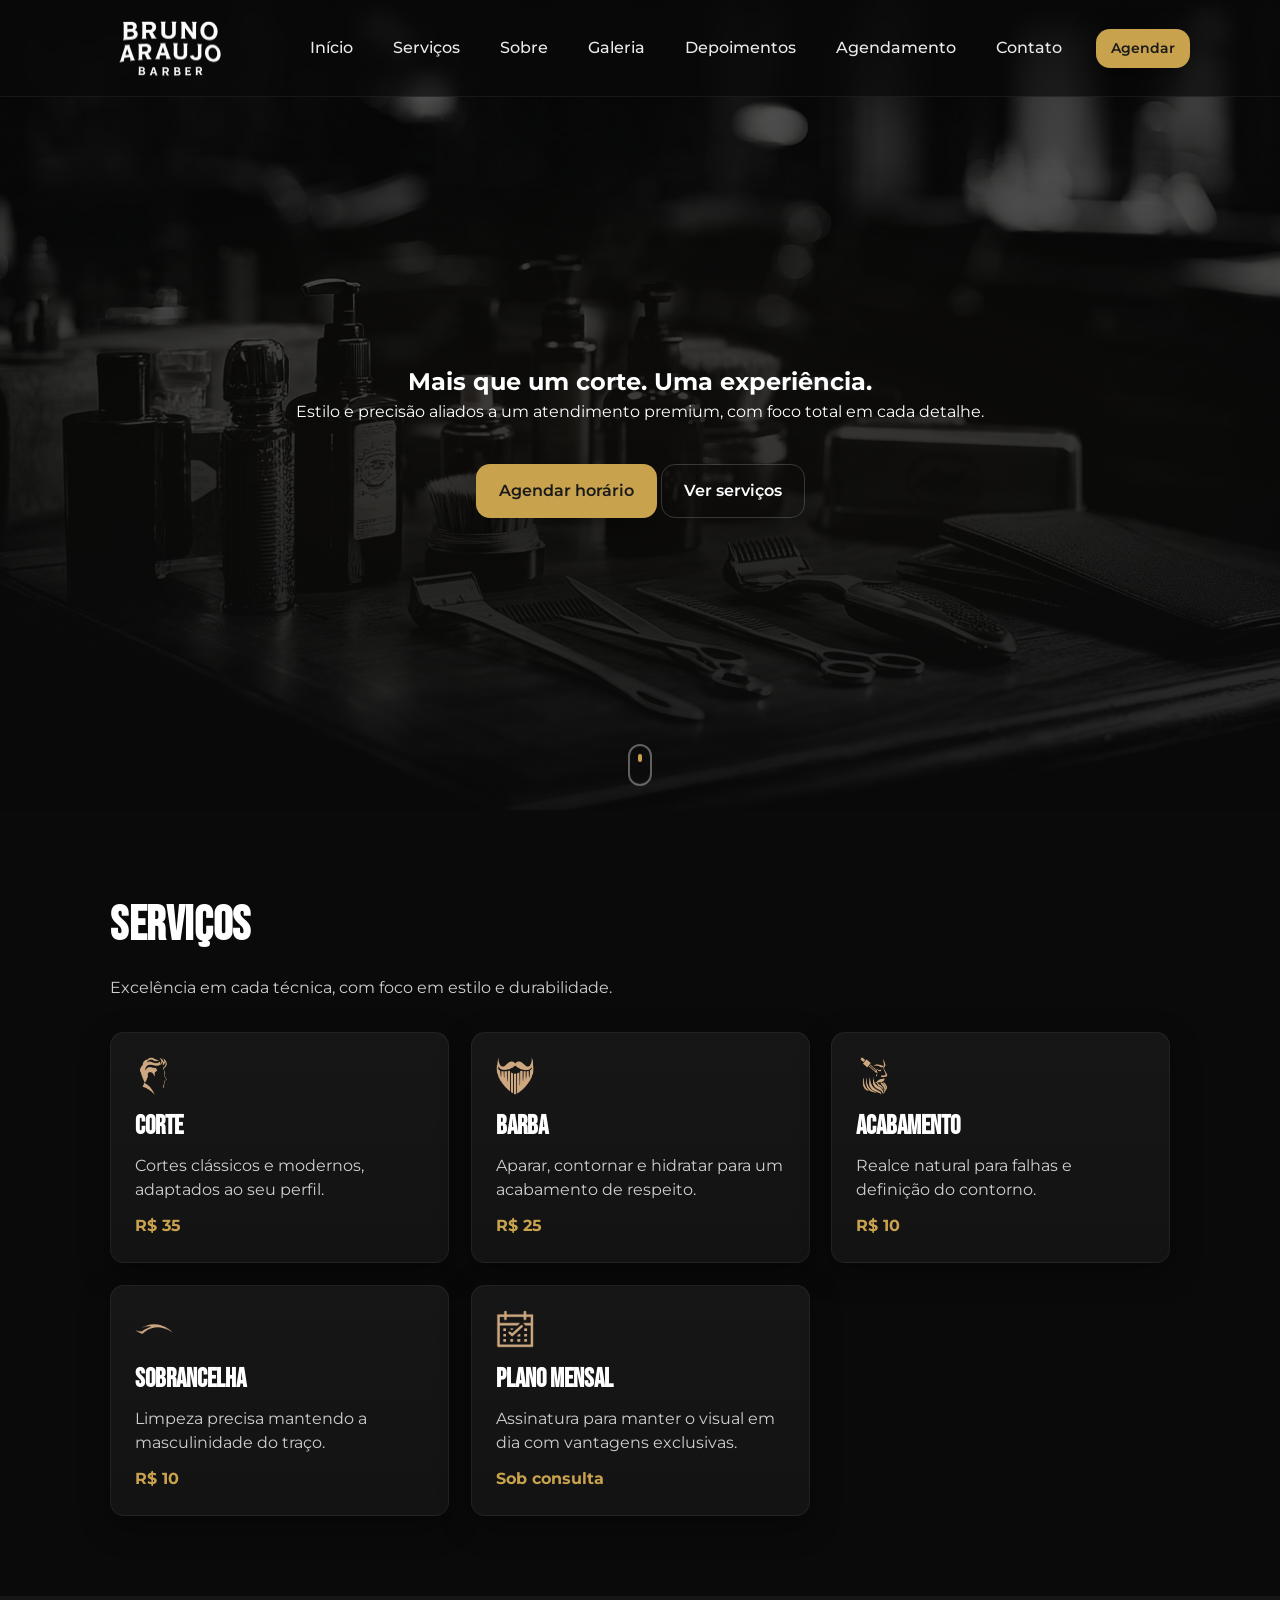
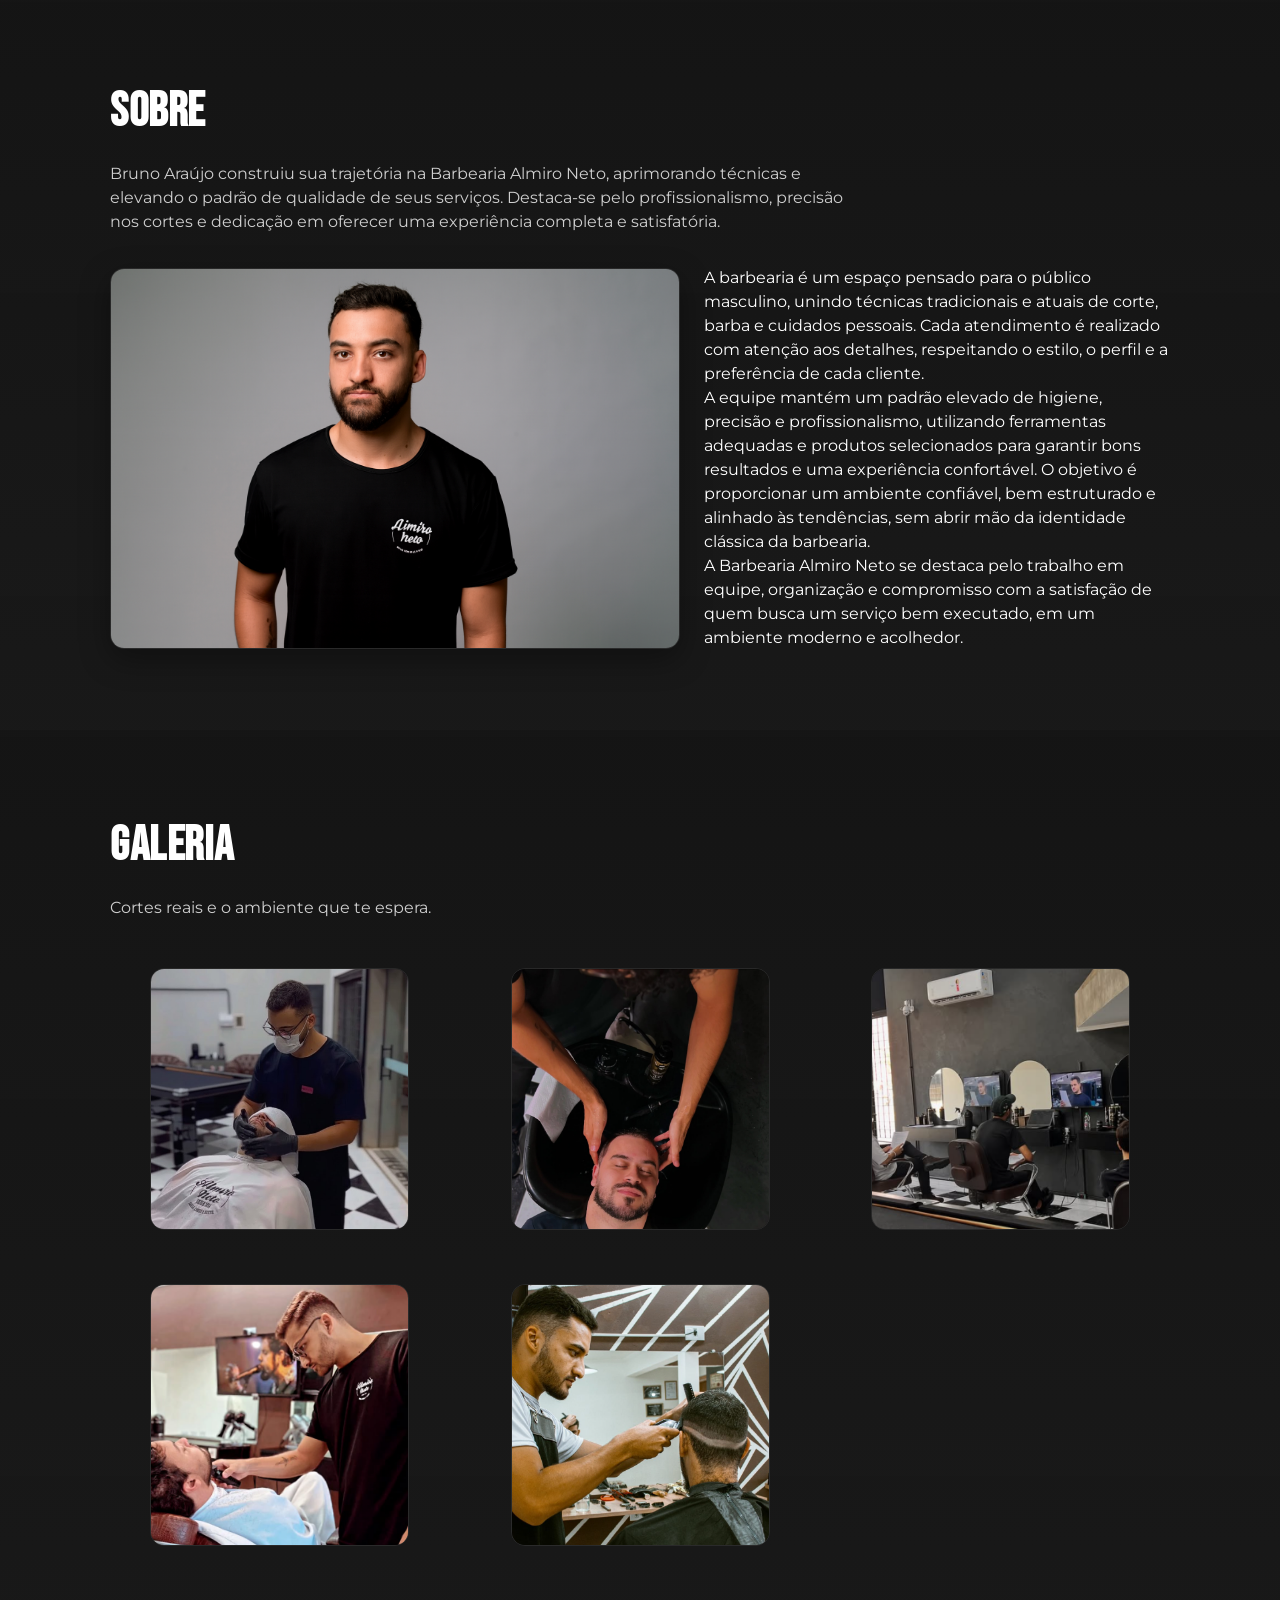
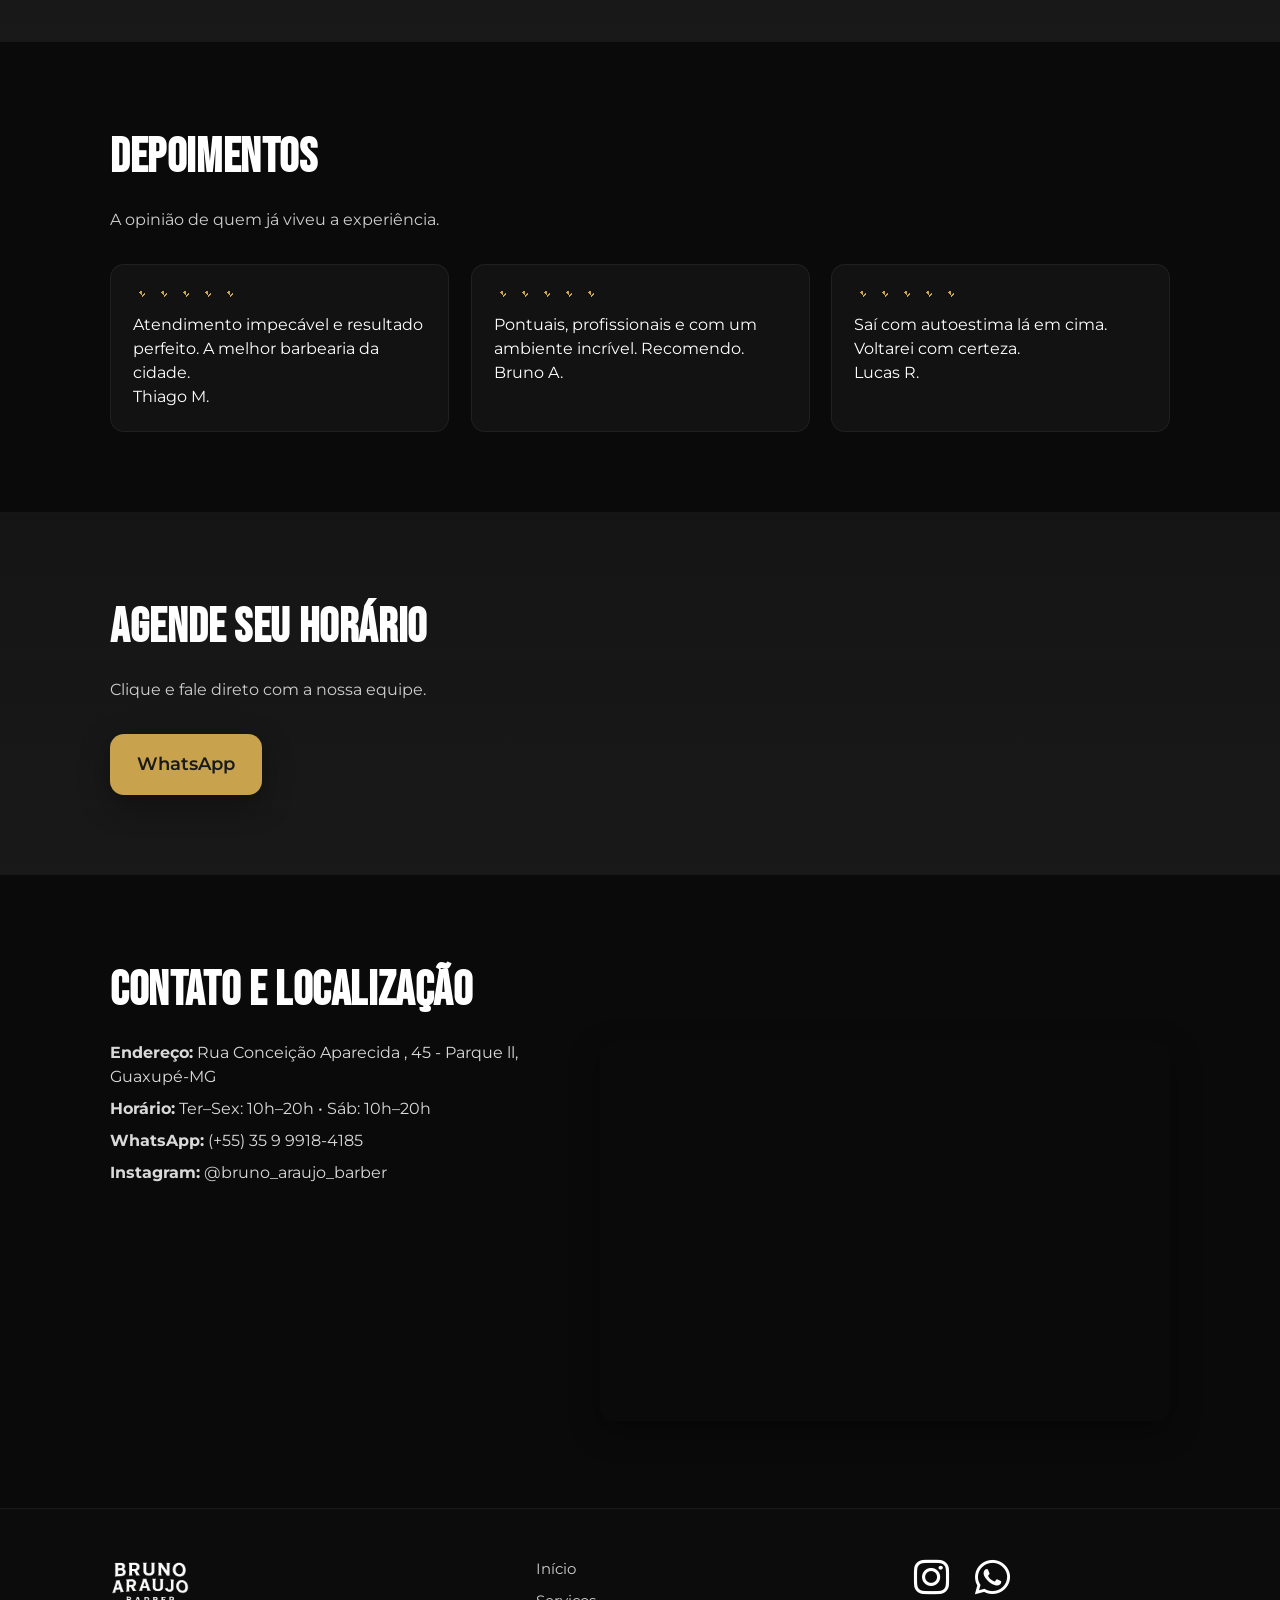
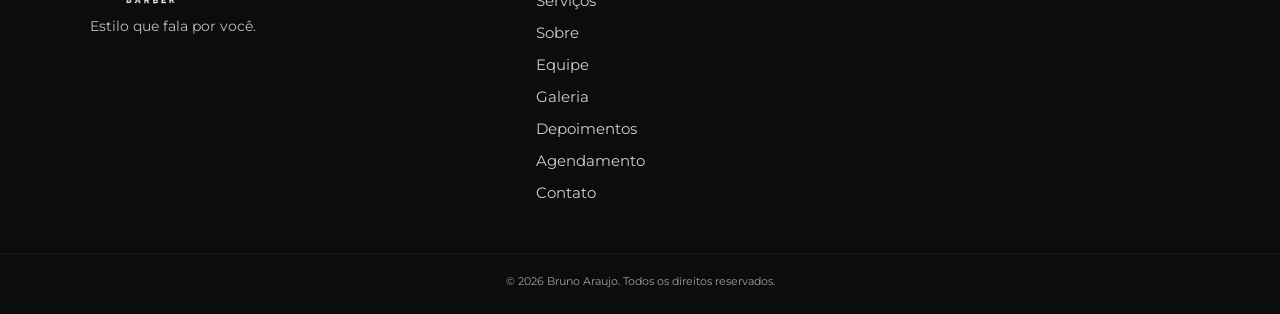
==== commit 0083860d: "Ajuste Telefone" ====
--- a/index.html
+++ b/index.html
@@ -47,7 +47,7 @@
           <li><a href="#contato" class="nav__link">Contato</a></li>
         </ul>
       </nav>
-      <a href="https://wa.me/553584576243?text=Quero%20agendar%20um%20hor%C3%A1rio"
+      <a href="https://wa.me/5535999184185?text=Quero%20agendar%20um%20hor%C3%A1rio"
         class="btn btn--gold btn--sm header__cta" target="_blank" rel="noopener">Agendar</a>
     </div>
   </header>
@@ -60,7 +60,7 @@
       <h1 class="hero__title">Mais que um corte. Uma experiência.</h1>
       <p class="hero__subtitle">Estilo e precisão aliados a um atendimento premium, com foco total em cada detalhe.</p>
       <div class="hero__actions">
-        <a href="https://wa.me/553584576243?text=Quero%20agendar%20um%20hor%C3%A1rio" class="btn btn--gold btn--lg"
+        <a href="https://wa.me/553599184185?text=Quero%20agendar%20um%20hor%C3%A1rio" class="btn btn--gold btn--lg"
           target="_blank" rel="noopener">Agendar horário</a>
         <a href="#servicos" class="btn btn--outline btn--lg">Ver serviços</a>
       </div>
@@ -80,39 +80,39 @@
         <div class="grid grid--cards">
           <article class="card reveal fade-up">
             <img src="./assets/img/icons/cabelo.png" alt="" class="card__icon" />
-            <h3 class="card__title">Corte Masculino</h3>
+            <h3 class="card__title">Corte</h3>
             <p class="card__desc">Cortes clássicos e modernos, adaptados ao seu perfil.</p>
-            <span class="card__price">A partir de R$ 45</span>
+            <span class="card__price">R$ 35</span>
           </article>
 
           <article class="card reveal fade-up">
             <img src="./assets/img/icons/masculino.PNG" alt="" class="card__icon" />
-            <h3 class="card__title">Barba Tradicional</h3>
+            <h3 class="card__title">Barba</h3>
             <p class="card__desc">Aparar, contornar e hidratar para um acabamento de respeito.</p>
-            <span class="card__price">A partir de R$ 25</span>
-          </article>
-
+            <span class="card__price">R$ 25</span>
+          </article>
+          <!--
           <article class="card reveal fade-up">
             <img src="./assets/img/icons/corte+barba.png" alt="" class="card__icon" />
             <h3 class="card__title">Corte + Barba</h3>
             <p class="card__desc">Combo para quem busca praticidade e presença.</p>
             <span class="card__price">A partir de R$ 70</span>
           </article>
-
+          -->
           <article class="card reveal fade-up">
             <img src="./assets/img/icons/pigment.png" alt="" class="card__icon" />
-            <h3 class="card__title">Pigmentação</h3>
+            <h3 class="card__title">Acabamento</h3>
             <p class="card__desc">Realce natural para falhas e definição do contorno.</p>
-            <span class="card__price">A partir de R$ 35</span>
-          </article>
-
+            <span class="card__price">R$ 10</span>
+          </article>
+          
           <article class="card reveal fade-up">
             <img src="./assets/img/icons/sobram.png" alt="" class="card__icon" />
             <h3 class="card__title">Sobrancelha</h3>
             <p class="card__desc">Limpeza precisa mantendo a masculinidade do traço.</p>
-            <span class="card__price">A partir de R$ 10</span>
-          </article>
-
+            <span class="card__price">R$ 10</span>
+          </article>
+          
           <article class="card reveal fade-up">
             <img src="./assets/img/icons/plano.png" alt="" class="card__icon" />
             <h3 class="card__title">Plano Mensal</h3>
@@ -249,7 +249,7 @@
         <p class="section__lead reveal fade-up">Clique e fale direto com a nossa equipe.</p>
 
         <div class="cta-box reveal fade-up">
-          <a href="https://wa.me/553584576243?text=Ol%C3%A1%2C%20quero%20agendar%20um%20hor%C3%A1rio"
+          <a href="https://wa.me/553599184185?text=Ol%C3%A1%2C%20quero%20agendar%20um%20hor%C3%A1rio"
             class="btn btn--gold btn--xl" target="_blank" rel="noopener">WhatsApp</a>
           <!--
             <a href="https://sites.appbarber.com.br/barbeariaalmiro-oeyk" class="btn btn--outline btn--xl" target="_blank"
@@ -267,8 +267,8 @@
           <div class="contact__info reveal fade-right">
             <p><strong>Endereço:</strong> Rua Conceição Aparecida , 45 - Parque ll, Guaxupé-MG</p>
             <p><strong>Horário:</strong> Ter–Sex: 10h–20h • Sáb: 10h–20h</p>
-            <p><strong>WhatsApp:</strong> <a href="https://wa.me/553584576243" target="_blank" rel="noopener">(+55) 35
-                984576243</a></p>
+            <p><strong>WhatsApp:</strong> <a href="https://wa.me/553599184185" target="_blank" rel="noopener">(+55) 35
+                9 9918-4185</a></p>
             <p><strong>Instagram:</strong> <a href="https://www.instagram.com/bruno_araujo_barber/" target="_blank"
                 rel="noopener">@bruno_araujo_barber</a></p>
           </div>
@@ -309,7 +309,7 @@
           <i class="fa-brands fa-instagram"></i>
         </a>
 
-        <a href="https://wa.me/553584576243" target="_blank" rel="noopener" aria-label="WhatsApp">
+        <a href="https://wa.me/553599184185" target="_blank" rel="noopener" aria-label="WhatsApp">
           <i class="fa-brands fa-whatsapp"></i>
         </a>
       </div>
